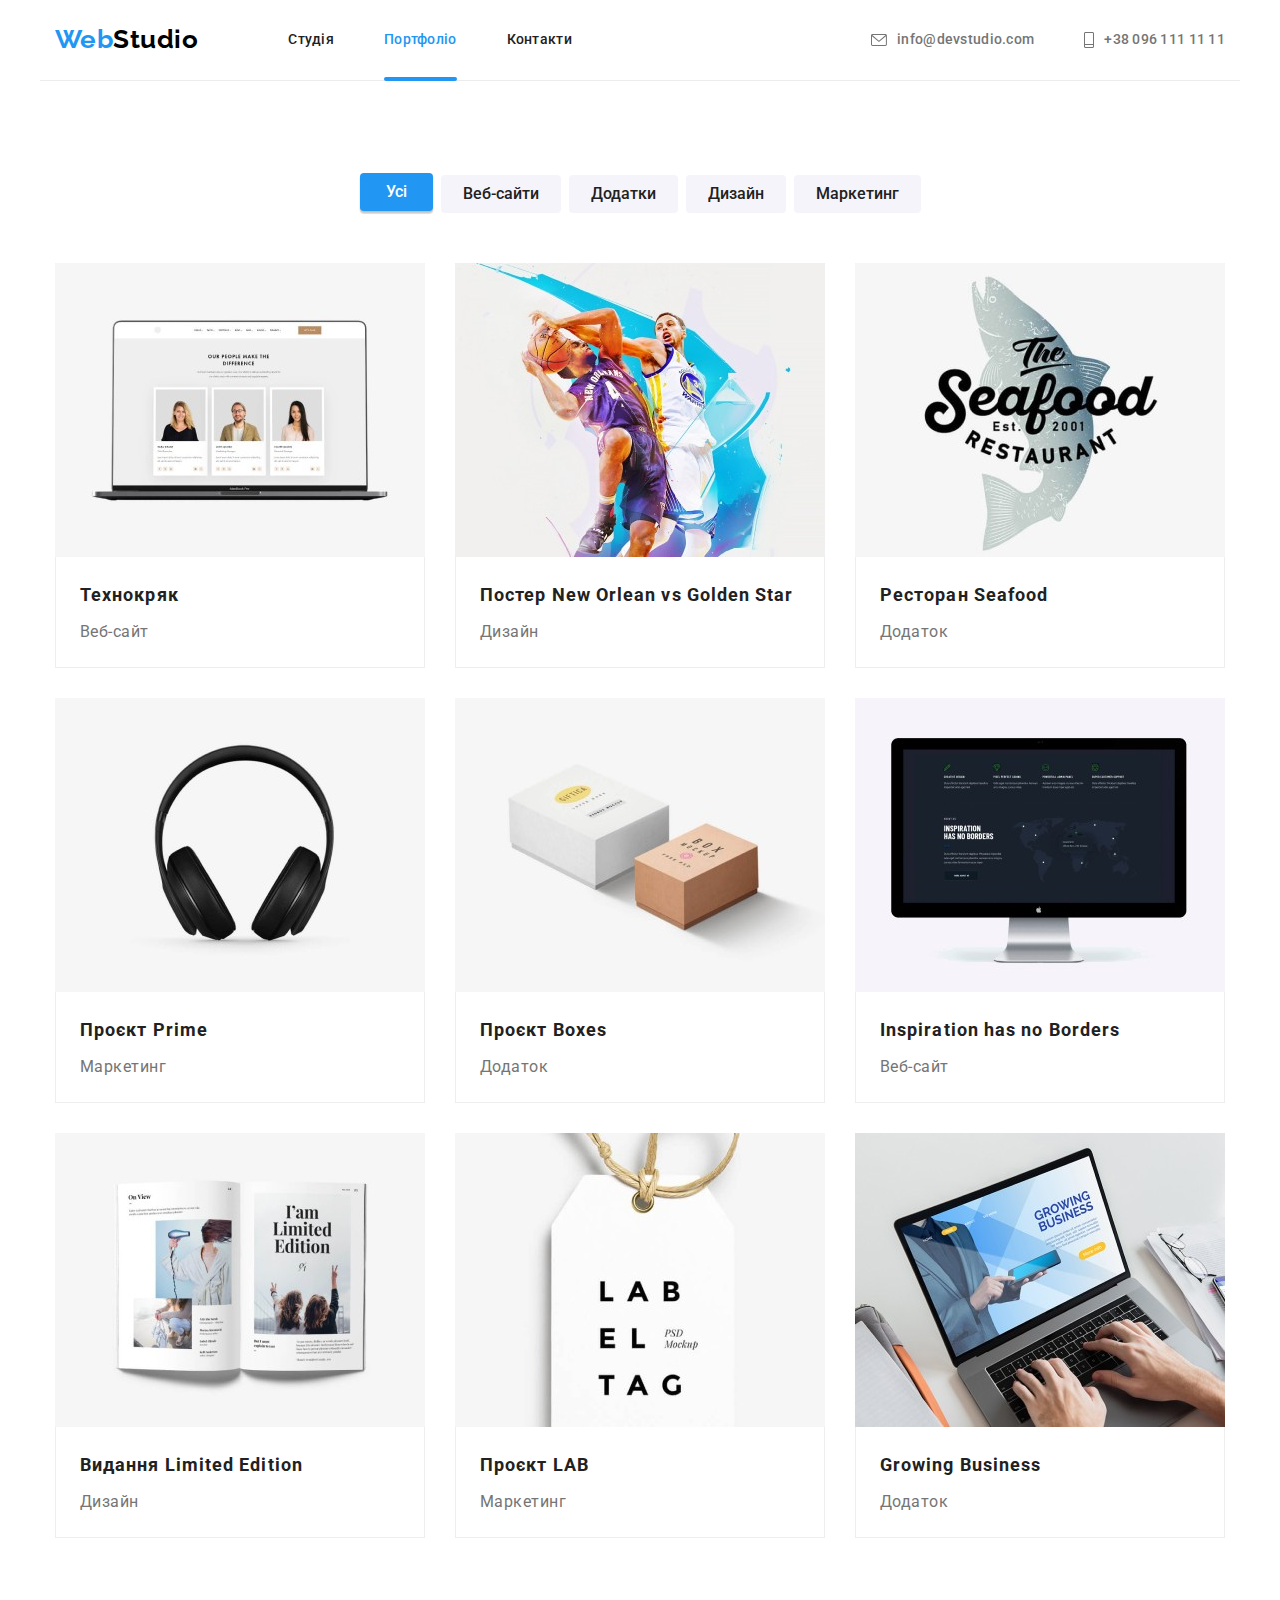
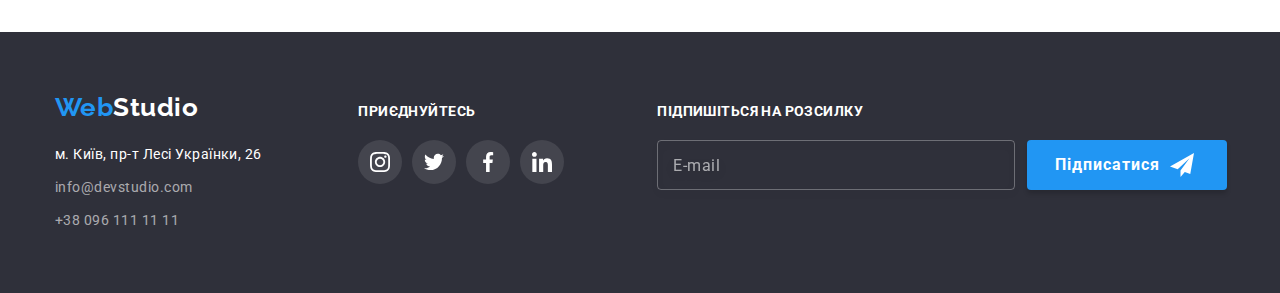
==== portfolio.html @ 63cb6879 "start" ====
<!DOCTYPE html>
<html lang="en">
  <head>
    <meta charset="UTF-8" />
    <meta name="viewport" content="width=device-width, initial-scale=1.0" / >
    <meta http-equiv="X-UA-Compatible" content="IE=edge" />
    <meta name="viewport" content="width=device-width, initial-scale=1.0" />
    <title>Portfolio</title>
    <link
      href="https://fonts.googleapis.com/css2?family=Raleway:wght@700&family=Roboto:wght@400;500;700;900&display=swap"
      rel="stylesheet"
    />
    <link rel="stylesheet" href="./CSS/main.min.css" />
  </head>
  <body>
    <header>
      <div class="container header__container">
        <nav class="site-nav">
          <a href="./index.html" class="logo"> <span class="logo__web">Web</span>Studio</a>
          <ul class="site-nav__navigation">
            <li class="site-nav__item">
              <a href="./index.html" class="site-nav__link">Студія</a>
            </li>
            <li class="site-nav__item">
              <a href="./portfolio.html" class="site-nav__link site-nav__link--active">Портфоліо</a>
            </li>
            <li class="site-nav__item">
              <a href="./index.html" class="site-nav__link">Контакти</a>
            </li>
          </ul>
        </nav>

        <ul class="contact">
          <li class="contact__item">
            <a href="mailto:info@devstudio.com" class="contact__link contact__link--mail">
              <svg class="contact__icon" width="16" height="12">
                <use href="./images/symbols.svg#icon-mail"></use>
              </svg>
              info@devstudio.com</a
            >
          </li>
          <li class="contact__item">
            <a href="tel:+380961111111" class="contact__link contact__link--tel">
              <svg class="contact__icon" width="10" height="16">
                <use href="./images/symbols.svg#icon-tel"></use>
              </svg>
              +38 096 111 11 11</a
            >
          </li>
        </ul>
      </div>
    </header>
    <main>
      <!-- Секція Портфоліо -->
      <section class="section">
        <div class="container">
          <h1 class="section-title section-title--invisible">Портфоліо</h1>
          <ul class="selection-list">
            <li class="selection-list__item">
              <button type="button" class="button active">Усі</button>
            </li>
            <li class="selection-list__item">
              <button type="button" class="button">Веб-сайти</button>
            </li>
            <li class="selection-list__item">
              <button type="button" class="button">Додатки</button>
            </li>
            <li class="selection-list__item">
              <button type="button" class="button">Дизайн</button>
            </li>
            <li class="selection-list__item">
              <button type="button" class="button">Маркетинг</button>
            </li>
          </ul>
          <ul class="portfolio">
            <li class="portfolio__item">
              <a class="portfolio__card" href="./">
                <div class="portfolio__image-text">
                  <img
                    class="portfolio__image"
                    src="./images/img.jpg"
                    width="370"
                    height="294"
                    alt="Технокряк"
                  />
                  <p class="portfolio__card-declar">
                    Ресурс пропонує комплексні пропозиції з різним рівнем функціоналу та сервісів.
                    Все це дозволить відвідувачу отримати вичерпні відомості про компанію чи
                    приватну особу.
                  </p>
                </div>
                <div class="portfolio__caption">
                  <h2 class="portfolio__title">Технокряк</h2>
                  <p class="portfolio__sort">Веб-сайт</p>
                </div>
              </a>
            </li>
            <li class="portfolio__item">
              <a class="portfolio__card" href="./">
                <div class="portfolio__image-text">
                  <img
                    class="portfolio__image"
                    src="./images/img-1.jpg"
                    width="370"
                    height="294"
                    alt="Постер New Orlean vs Golden Star"
                  />
                  <p class="portfolio__card-declar">
                    Ресурс пропонує комплексні пропозиції з різним рівнем функціоналу та сервісів.
                    Все це дозволить відвідувачу отримати вичерпні відомості про компанію чи
                    приватну особу.
                  </p>
                </div>
                <div class="portfolio__caption">
                  <h2 class="portfolio__title">Постер New Orlean vs Golden Star</h2>
                  <p class="portfolio__sort">Дизайн</p>
                </div>
              </a>
            </li>
            <li class="portfolio__item">
              <a class="portfolio__card" href="./">
                <div class="portfolio__image-text">
                  <img
                    class="portfolio__image"
                    src="./images/img-2.jpg"
                    width="370"
                    height="294"
                    alt="Ресторан Seafood"
                  />
                  <p class="portfolio__card-declar">
                    Ресурс пропонує комплексні пропозиції з різним рівнем функціоналу та сервісів.
                    Все це дозволить відвідувачу отримати вичерпні відомості про компанію чи
                    приватну особу.
                  </p>
                </div>
                <div class="portfolio__caption">
                  <h2 class="portfolio__title">Ресторан Seafood</h2>
                  <p class="portfolio__sort">Додаток</p>
                </div>
              </a>
            </li>
            <li class="portfolio__item">
              <a class="portfolio__card" href="./">
                <div class="portfolio__image-text">
                  <img
                    class="portfolio__image"
                    src="./images/img-3.jpg"
                    width="370"
                    height="294"
                    alt="Проєкт Prime"
                  />
                  <p class="portfolio__card-declar">
                    Ресурс пропонує комплексні пропозиції з різним рівнем функціоналу та сервісів.
                    Все це дозволить відвідувачу отримати вичерпні відомості про компанію чи
                    приватну особу.
                  </p>
                </div>
                <div class="portfolio__caption">
                  <h2 class="portfolio__title">Проєкт Prime</h2>
                  <p class="portfolio__sort">Маркетинг</p>
                </div>
              </a>
            </li>
            <li class="portfolio__item">
              <a href="./">
                <div class="portfolio__image-text">
                  <img
                    class="portfolio__image"
                    src="./images/img-4.jpg"
                    width="370"
                    height="294"
                    alt="Проєкт Boxes"
                  />
                  <p class="portfolio__card-declar">
                    Ресурс пропонує комплексні пропозиції з різним рівнем функціоналу та сервісів.
                    Все це дозволить відвідувачу отримати вичерпні відомості про компанію чи
                    приватну особу.
                  </p>
                </div>
                <div class="portfolio__caption">
                  <h2 class="portfolio__title">Проєкт Boxes</h2>
                  <p class="portfolio__sort">Додаток</p>
                </div>
              </a>
            </li>
            <li class="portfolio__item">
              <a class="portfolio__card" href="./">
                <div class="portfolio__image-text">
                  <img
                    class="portfolio__image"
                    src="./images/img-5.jpg"
                    width="370"
                    height="294"
                    alt="Inspiration has no Borders"
                  />
                  <p class="portfolio__card-declar">
                    Ресурс пропонує комплексні пропозиції з різним рівнем функціоналу та сервісів.
                    Все це дозволить відвідувачу отримати вичерпні відомості про компанію чи
                    приватну особу.
                  </p>
                </div>
                <div class="portfolio__caption">
                  <h2 class="portfolio__title">Inspiration has no Borders</h2>
                  <p class="portfolio__sort">Веб-сайт</p>
                </div>
              </a>
            </li>
            <li class="portfolio__item">
              <a class="portfolio__card" href="./">
                <div class="portfolio__image-text">
                  <img
                    class="portfolio__image"
                    src="./images/img-6.jpg"
                    width="370"
                    height="294"
                    alt="Видання Limited Edition"
                  />
                  <p class="portfolio__card-declar">
                    Ресурс пропонує комплексні пропозиції з різним рівнем функціоналу та сервісів.
                    Все це дозволить відвідувачу отримати вичерпні відомості про компанію чи
                    приватну особу.
                  </p>
                </div>
                <div class="portfolio__caption">
                  <h2 class="portfolio__title">Видання Limited Edition</h2>
                  <p class="portfolio__sort">Дизайн</p>
                </div>
              </a>
            </li>
            <li class="portfolio__item">
              <a class="portfolio__card" href="./">
                <div class="portfolio__image-text">
                  <img
                    class="portfolio__image"
                    src="./images/img-7.jpg"
                    width="370"
                    height="294"
                    alt="Проєкт LAB"
                  />
                  <p class="portfolio__card-declar">
                    Ресурс пропонує комплексні пропозиції з різним рівнем функціоналу та сервісів.
                    Все це дозволить відвідувачу отримати вичерпні відомості про компанію чи
                    приватну особу.
                  </p>
                </div>
                <div class="portfolio__caption">
                  <h2 class="portfolio__title">Проєкт LAB</h2>
                  <p class="portfolio__sort">Маркетинг</p>
                </div>
              </a>
            </li>
            <li class="portfolio__item">
              <a class="portfolio__card" href="./">
                <div class="portfolio__image-text">
                  <img
                    class="portfolio__image"
                    src="./images/img-8.jpg"
                    width="370"
                    height="294"
                    alt="Growing Business"
                  />
                  <p class="portfolio__card-declar">
                    Ресурс пропонує комплексні пропозиції з різним рівнем функціоналу та сервісів.
                    Все це дозволить відвідувачу отримати вичерпні відомості про компанію чи
                    приватну особу.
                  </p>
                </div>
                <div class="portfolio__caption">
                  <h2 class="portfolio__title">Growing Business</h2>
                  <p class="portfolio__sort">Додаток</p>
                </div>
              </a>
            </li>
          </ul>
        </div>
      </section>
    </main>
    <footer class="page-footer">
      <div class="container page-footer__container">
        <div>
          <a href="./" class="logo page-footer__logo"> <span class="logo__web">Web</span>Studio</a>
          <address class="address-footer">
            <p class="address-footer__location">м. Київ, пр-т Лесі Українки, 26</p>
            <p>
              <a href="mailto:info@devstudio.com" class="address-footer__mail"
                >info@devstudio.com</a
              >
            </p>
            <p><a href="tel:+380961111111" class="address-footer__tel">+38 096 111 11 11</a></p>
          </address>
        </div>
        <div class="page-footer__social">
          <b class="page-footer__title">Приєднуйтесь</b>
          <!-- Контакти в соціальних мережах -->
          <ul class="social-links">
            <li class="social-links__item">
              <a class="social-links__link" href="/">
                <svg class="social-links__icon">
                  <use href="./images/symbols.svg#icon-instagram"></use>
                </svg>
              </a>
            </li>
            <li class="social-links__item">
              <a class="social-links__link" href="/">
                <svg class="social-links__icon">
                  <use href="./images/symbols.svg#icon-twitter"></use>
                </svg>
              </a>
            </li>
            <li class="social-links__item">
              <a class="social-links__link" href="/">
                <svg class="social-links__icon">
                  <use href="./images/symbols.svg#icon-facebook"></use>
                </svg>
              </a>
            </li>
            <li class="social-links__item">
              <a class="social-links__link" href="/">
                <svg class="social-links__icon">
                  <use href="./images/symbols.svg#icon-linkedin"></use>
                </svg>
              </a>
            </li>
          </ul>
        </div>
        <div class="page-footer__subscription">
          <b class="page-footer__title">Підпишіться на розсилку</b>
          <form class="newsletter">
            <input class="newsletter__email" type="email" placeholder="E-mail" />
            <button class="newsletter__btn" type="submit">
              Підписатися
              <svg class="newsletter__icon" width="24" height="24">
                <use href="./images/symbols.svg#icon-send"></use>
              </svg>
            </button>
          </form>
        </div>
      </div>
    </footer>
  </body>
</html>
---- CSS/main.min.css ----
/*! modern-normalize v1.1.0 | MIT License | https://github.com/sindresorhus/modern-normalize */*,::after,::before{-webkit-box-sizing:border-box;box-sizing:border-box}html{-moz-tab-size:4;-o-tab-size:4;tab-size:4}html{line-height:1.15;-webkit-text-size-adjust:100%}body{margin:0}body{font-family:system-ui,-apple-system,"Segoe UI",Roboto,Helvetica,Arial,sans-serif,"Apple Color Emoji","Segoe UI Emoji"}hr{height:0;color:inherit}abbr[title]{-webkit-text-decoration:underline dotted;text-decoration:underline dotted}b,strong{font-weight:bolder}code,kbd,pre,samp{font-family:ui-monospace,SFMono-Regular,Consolas,"Liberation Mono",Menlo,monospace;font-size:1em}small{font-size:80%}sub,sup{font-size:75%;line-height:0;position:relative;vertical-align:baseline}sub{bottom:-0.25em}sup{top:-0.5em}table{text-indent:0;border-color:inherit}button,input,optgroup,select,textarea{font-family:inherit;font-size:100%;line-height:1.15;margin:0}button,select{text-transform:none}[type=button],[type=reset],[type=submit],button{-webkit-appearance:button}::-moz-focus-inner{border-style:none;padding:0}:-moz-focusring{outline:1px dotted ButtonText}:-moz-ui-invalid{box-shadow:none}legend{padding:0}progress{vertical-align:baseline}::-webkit-inner-spin-button,::-webkit-outer-spin-button{height:auto}[type=search]{-webkit-appearance:textfield;outline-offset:-2px}::-webkit-search-decoration{-webkit-appearance:none}::-webkit-file-upload-button{-webkit-appearance:button;font:inherit}summary{display:list-item}body{background:#fff;color:#757575;font-family:"Roboto",sans-serif;letter-spacing:.03em}ul{list-style:none;margin:0;padding:0}a{text-decoration:none}button{font-family:inherit}h1,h2,h3,h4,p{margin:0}.section{padding:94px 0px}.section--team{background-color:#f5f4fa}.container{margin:0px auto;width:1200px;padding:0 15px}.section-title{margin-bottom:50px;color:#212121;font-weight:700;font-size:36px;line-height:1.17;text-align:center}.section-title--invisible{position:absolute;width:1px;height:1px;margin:-1px;border:0;padding:0;white-space:nowrap;-webkit-clip-path:inset(100%);clip-path:inset(100%);clip:rect(0 0 0 0);overflow:hidden}.header__container{display:-webkit-box;display:-ms-flexbox;display:flex;-webkit-box-align:center;-ms-flex-align:center;align-items:center;border-bottom:1px solid #ececec}.site-nav{display:-webkit-box;display:-ms-flexbox;display:flex;margin-right:auto;-webkit-box-align:center;-ms-flex-align:center;align-items:center}.site-nav__navigation{display:-webkit-box;display:-ms-flexbox;display:flex}.site-nav__item+.site-nav__item{margin-left:50px}.site-nav__link{position:relative;display:block;padding:32px 0px;color:#212121;font-weight:500;font-size:14px;line-height:1.14;letter-spacing:.02em;-webkit-transition:color 250ms cubic-bezier(0.4, 0, 0.2, 1);transition:color 250ms cubic-bezier(0.4, 0, 0.2, 1)}.site-nav__link:hover,.site-nav__link:focus{color:#2196f3}.site-nav__link--active{color:#2196f3}.site-nav__link--active::after{position:absolute;bottom:-1px;display:block;content:"";width:100%;height:4px;background:#2196f3;border-radius:2px}.contact{display:-webkit-box;display:-ms-flexbox;display:flex}.contact__item+.contact__item{margin-left:50px}.contact__icon{margin-right:10px;fill:currentcolor}.contact__link{font-weight:500;font-size:14px;line-height:1.14;letter-spacing:.02em;color:#757575;-webkit-transition:color 250ms cubic-bezier(0.4, 0, 0.2, 1);transition:color 250ms cubic-bezier(0.4, 0, 0.2, 1)}.contact__link:hover,.contact__link:focus{color:#2196f3}.contact__link--mail{display:-webkit-box;display:-ms-flexbox;display:flex;-webkit-box-align:center;-ms-flex-align:center;align-items:center}.contact__link--tel{display:-webkit-box;display:-ms-flexbox;display:flex;-webkit-box-align:center;-ms-flex-align:center;align-items:center}.logo{margin-right:90px;display:inline-block;color:#000;cursor:default;font-family:"Raleway",sans-serif;font-weight:700;font-size:26px;line-height:1.2}.logo__web{color:#2196f3}.page-footer__logo{color:#fff;margin-bottom:20px}.hero{text-align:center}.hero__overlay{height:600px;max-width:1600px;margin-left:auto;margin-right:auto;padding-top:200px;background-image:-webkit-gradient(linear, left top, left bottom, from(rgba(47, 48, 58, 0.4)), to(rgba(47, 48, 58, 0.4))),url(../images/hero.jpg);background-image:linear-gradient(rgba(47, 48, 58, 0.4), rgba(47, 48, 58, 0.4)),url(../images/hero.jpg);background-size:cover;background-position:center;background-color:#2f303a}.hero__title{margin-bottom:30px;color:#fff;font-weight:900;font-size:44px;line-height:1.36;letter-spacing:.06em;text-transform:uppercase}.hero__button{color:#fff;background-color:#2196f3;font-weight:700;font-size:16px;line-height:1.9;letter-spacing:.06em;text-align:center;padding:10px 32px;-webkit-box-shadow:0px 4px 4px rgba(0,0,0,.15);box-shadow:0px 4px 4px rgba(0,0,0,.15);border-radius:4px;border:0px;cursor:pointer}.section--advances{padding-bottom:0px}.advances-list{display:-webkit-box;display:-ms-flexbox;display:flex}.advances-list__title{color:#212121;font-weight:700;font-size:14px;line-height:1.14;text-transform:uppercase;margin-bottom:10px}.advances-list__text{margin:0px;font-size:14px;line-height:1.71}.advances-list__item{width:270px}.advances-list__item+.advances-list__item{margin-left:30px}.advances-list__item::before{content:"";display:inline-block;width:270px;height:120px;margin-bottom:30px;background-color:#f5f4fa;background-position:center;background-repeat:no-repeat}.advances-list__item.attention::before{background-image:url(../images/antenna1.svg)}.advances-list__item.punctuality::before{background-image:url(../images/clock1.svg)}.advances-list__item.planning::before{background-image:url(../images/diagram1.svg)}.advances-list__item.modern::before{background-image:url(../images/astronaut1.svg)}.works{position:relative;display:-webkit-box;display:-ms-flexbox;display:flex}.works__item:not(:last-child){margin-right:30px}.works__image{display:block}.works__title{position:absolute;bottom:0;width:370px;height:70px;display:-webkit-box;display:-ms-flexbox;display:flex;-webkit-box-align:center;-ms-flex-align:center;align-items:center;-webkit-box-pack:center;-ms-flex-pack:center;justify-content:center;font-weight:700;font-size:14px;line-height:1.14;letter-spacing:.03em;text-transform:uppercase;color:#fff;background-color:rgba(47,48,58,.8)}.team-list{display:-webkit-box;display:-ms-flexbox;display:flex}.team-list__foto{display:block}.team-list__props{padding:30px 32px}.team-list__title{margin-bottom:10px;color:#212121;font-weight:500;font-size:16px;line-height:1.19;text-align:center}.team-list__vocation{margin-top:0px;margin-bottom:16px;font-size:16px;line-height:1.19;text-align:center}.team-list__item{width:270px;height:428px;background-color:#fff;-webkit-box-shadow:0px 1px 3px rgba(0,0,0,.12),0px 1px 1px rgba(0,0,0,.14),0px 2px 1px rgba(0,0,0,.2);box-shadow:0px 1px 3px rgba(0,0,0,.12),0px 1px 1px rgba(0,0,0,.14),0px 2px 1px rgba(0,0,0,.2);border-radius:0px 0px 4px 4px}.team-list__item:not(:first-child){margin-left:30px}.list-client{display:-webkit-box;display:-ms-flexbox;display:flex}.list-client__item+.list-client__item{margin-left:30px}.list-client__link{display:-webkit-box;display:-ms-flexbox;display:flex;-webkit-box-pack:center;-ms-flex-pack:center;justify-content:center;-webkit-box-align:center;-ms-flex-align:center;align-items:center;width:170px;height:92px;border:1px solid #afb1b8;border-radius:4px;fill:#afb1b8;cursor:pointer;-webkit-transform:scale(1);transform:scale(1);-webkit-transition:fill 250ms cubic-bezier(0.4, 0, 0.2, 1),border 250ms cubic-bezier(0.4, 0, 0.2, 1),-webkit-transform 250ms cubic-bezier(0.4, 0, 0.2, 1);transition:fill 250ms cubic-bezier(0.4, 0, 0.2, 1),border 250ms cubic-bezier(0.4, 0, 0.2, 1),-webkit-transform 250ms cubic-bezier(0.4, 0, 0.2, 1);transition:fill 250ms cubic-bezier(0.4, 0, 0.2, 1),border 250ms cubic-bezier(0.4, 0, 0.2, 1),transform 250ms cubic-bezier(0.4, 0, 0.2, 1);transition:fill 250ms cubic-bezier(0.4, 0, 0.2, 1),border 250ms cubic-bezier(0.4, 0, 0.2, 1),transform 250ms cubic-bezier(0.4, 0, 0.2, 1),-webkit-transform 250ms cubic-bezier(0.4, 0, 0.2, 1)}.list-client__link:hover,.list-client__link:focus{fill:#2196f3;border-color:#2196f3;-webkit-transform:scale(1.1);transform:scale(1.1)}.social-links{display:-webkit-box;display:-ms-flexbox;display:flex}.social-links__item+.social-links__item{margin-left:10px}.social-links__link{display:-webkit-box;display:-ms-flexbox;display:flex;-webkit-box-pack:center;-ms-flex-pack:center;justify-content:center;-webkit-box-align:center;-ms-flex-align:center;align-items:center;width:44px;height:44px;background-color:rgba(255,255,255,.1);border-radius:50%;fill:#fff;-webkit-transition:fill 250ms cubic-bezier(0.4, 0, 0.2, 1),background-color 250ms cubic-bezier(0.4, 0, 0.2, 1),-webkit-transform 250ms linear;transition:fill 250ms cubic-bezier(0.4, 0, 0.2, 1),background-color 250ms cubic-bezier(0.4, 0, 0.2, 1),-webkit-transform 250ms linear;transition:fill 250ms cubic-bezier(0.4, 0, 0.2, 1),background-color 250ms cubic-bezier(0.4, 0, 0.2, 1),transform 250ms linear;transition:fill 250ms cubic-bezier(0.4, 0, 0.2, 1),background-color 250ms cubic-bezier(0.4, 0, 0.2, 1),transform 250ms linear,-webkit-transform 250ms linear}.social-links__link:hover,.social-links__link:focus{background-color:#2196f3}.social-links__icon{width:20px;height:20px}.team-list__link{fill:#afb1b8}.team-list__link:hover,.team-list__link:focus{fill:#fff}.page-footer{padding:60px 0;background-color:#2f303a}.page-footer__container{display:-webkit-box;display:-ms-flexbox;display:flex;-webkit-box-align:baseline;-ms-flex-align:baseline;align-items:baseline}.page-footer__social{margin-left:70px}.page-footer__title{display:block;margin-bottom:20px;font-weight:700;font-size:14px;line-height:1.14;letter-spacing:.03em;text-transform:uppercase;color:#fff}.page-footer__subscription{margin-left:93px}.address-footer__location{color:#fff;font-style:normal;font-size:14px;line-height:1.71}.address-footer p:not(:last-child){margin-bottom:9px}.address-footer__mail,.address-footer__tel{color:rgba(255,255,255,.6);font-style:normal;font-size:14px;line-height:1.71}.newsletter{display:-webkit-box;display:-ms-flexbox;display:flex}.newsletter__email{padding:16px 15px;width:358px;height:50px;font-size:16px;line-height:1.25;letter-spacing:.03em;color:rgba(255,255,255,.6);background-color:rgba(0,0,0,0);border:1px solid rgba(255,255,255,.3);-webkit-filter:drop-shadow(0px 4px 4px rgba(0, 0, 0, 0.15));filter:drop-shadow(0px 4px 4px rgba(0, 0, 0, 0.15));border-radius:4px;cursor:pointer}.newsletter__email::-webkit-input-placeholder{font-size:16px;line-height:1.25;letter-spacing:.03em;color:rgba(255,255,255,.6)}.newsletter__email::-moz-placeholder{font-size:16px;line-height:1.25;letter-spacing:.03em;color:rgba(255,255,255,.6)}.newsletter__email:-ms-input-placeholder{font-size:16px;line-height:1.25;letter-spacing:.03em;color:rgba(255,255,255,.6)}.newsletter__email::-ms-input-placeholder{font-size:16px;line-height:1.25;letter-spacing:.03em;color:rgba(255,255,255,.6)}.newsletter__email::placeholder{font-size:16px;line-height:1.25;letter-spacing:.03em;color:rgba(255,255,255,.6)}.newsletter__btn{display:-webkit-box;display:-ms-flexbox;display:flex;width:200px;height:50px;padding:10px 28px;margin-left:12px;font-weight:700;font-size:16px;line-height:1.88;-webkit-box-align:center;-ms-flex-align:center;align-items:center;letter-spacing:.06em;color:#fff;background:#2196f3;-webkit-box-shadow:0px 4px 4px rgba(0,0,0,.15);box-shadow:0px 4px 4px rgba(0,0,0,.15);border:none;border-radius:4px;cursor:pointer}.newsletter__icon{margin-left:10px;fill:#fff}.button{min-width:73px;padding:6px 22px;color:#212121;background-color:#f5f4fa;font-weight:500;font-size:16px;line-height:1.62;text-align:center;border-radius:4px;border:none;cursor:pointer;-webkit-transform:translateY(0);transform:translateY(0);-webkit-transition:color 250ms cubic-bezier(0.4, 0, 0.2, 1),background-color 250ms cubic-bezier(0.4, 0, 0.2, 1),-webkit-box-shadow 250ms cubic-bezier(0.4, 0, 0.2, 1),-webkit-transform 250ms cubic-bezier(0.4, 0, 0.2, 1);transition:color 250ms cubic-bezier(0.4, 0, 0.2, 1),background-color 250ms cubic-bezier(0.4, 0, 0.2, 1),-webkit-box-shadow 250ms cubic-bezier(0.4, 0, 0.2, 1),-webkit-transform 250ms cubic-bezier(0.4, 0, 0.2, 1);transition:color 250ms cubic-bezier(0.4, 0, 0.2, 1),background-color 250ms cubic-bezier(0.4, 0, 0.2, 1),box-shadow 250ms cubic-bezier(0.4, 0, 0.2, 1),transform 250ms cubic-bezier(0.4, 0, 0.2, 1);transition:color 250ms cubic-bezier(0.4, 0, 0.2, 1),background-color 250ms cubic-bezier(0.4, 0, 0.2, 1),box-shadow 250ms cubic-bezier(0.4, 0, 0.2, 1),transform 250ms cubic-bezier(0.4, 0, 0.2, 1),-webkit-box-shadow 250ms cubic-bezier(0.4, 0, 0.2, 1),-webkit-transform 250ms cubic-bezier(0.4, 0, 0.2, 1)}.button.active,.button:focus,.button:hover{color:#fff;background-color:#2196f3;-webkit-box-shadow:0px 3px 1px rgba(0,0,0,.1),0px 1px 2px rgba(0,0,0,.08),0px 2px 2px rgba(0,0,0,.12);box-shadow:0px 3px 1px rgba(0,0,0,.1),0px 1px 2px rgba(0,0,0,.08),0px 2px 2px rgba(0,0,0,.12);-webkit-transform:translateY(-2px);transform:translateY(-2px)}.selection-list{display:-webkit-box;display:-ms-flexbox;display:flex;-webkit-box-pack:center;-ms-flex-pack:center;justify-content:center;margin-bottom:50px}.selection-list__item+.selection-list__item{margin-left:8px}.portfolio{display:-webkit-box;display:-ms-flexbox;display:flex;-ms-flex-wrap:wrap;flex-wrap:wrap}.portfolio__item{-webkit-transition:-webkit-box-shadow 250ms cubic-bezier(0.4, 0, 0.2, 1);transition:-webkit-box-shadow 250ms cubic-bezier(0.4, 0, 0.2, 1);transition:box-shadow 250ms cubic-bezier(0.4, 0, 0.2, 1);transition:box-shadow 250ms cubic-bezier(0.4, 0, 0.2, 1), -webkit-box-shadow 250ms cubic-bezier(0.4, 0, 0.2, 1)}.portfolio__item:hover{-webkit-box-shadow:0px 1px 1px rgba(0,0,0,.12),0px 4px 4px rgba(0,0,0,.06),1px 4px 6px rgba(0,0,0,.16);box-shadow:0px 1px 1px rgba(0,0,0,.12),0px 4px 4px rgba(0,0,0,.06),1px 4px 6px rgba(0,0,0,.16)}.portfolio__item:not(:nth-child(3n)){margin-right:30px}.portfolio__item:not(:nth-last-child(-n+3)){margin-bottom:30px}.portfolio__image-text{position:relative;overflow:hidden}.portfolio__card-declar{position:absolute;top:0;left:0;-webkit-transform:translateY(100%);transform:translateY(100%);padding:63px 24px;font-weight:400;font-size:18px;line-height:1.56;letter-spacing:.03em;color:#fff;background-color:rgba(33,150,243,.9);-webkit-transition:-webkit-transform 250ms cubic-bezier(0.4, 0, 0.2, 1);transition:-webkit-transform 250ms cubic-bezier(0.4, 0, 0.2, 1);transition:transform 250ms cubic-bezier(0.4, 0, 0.2, 1);transition:transform 250ms cubic-bezier(0.4, 0, 0.2, 1), -webkit-transform 250ms cubic-bezier(0.4, 0, 0.2, 1)}.portfolio__item:hover .portfolio__card-declar{-webkit-transform:translateY(0);transform:translateY(0)}.portfolio__image{display:block}.portfolio__caption{padding:20px 24px;border-bottom:1px solid #eee;border-left:1px solid #eee;border-right:1px solid #eee}.portfolio__title{margin-bottom:4px;color:#212121;font-weight:700;font-size:18px;line-height:2;letter-spacing:.06em}.portfolio__sort{margin:0px;color:#757575;font-size:16px;line-height:1.88}.backdrop{position:fixed;top:0;left:0;width:100%;height:100%;background-color:rgba(0,0,0,.5);opacity:1;-webkit-transition:opacity 250ms cubic-bezier(0.4, 0, 0.2, 1);transition:opacity 250ms cubic-bezier(0.4, 0, 0.2, 1)}.backdrop--is-hidden{opacity:0;pointer-events:none}.modal{position:absolute;top:50%;left:50%;width:528px;height:581px;padding:40px;background-color:#fff;-webkit-box-shadow:0px 1px 3px rgba(0,0,0,.12),0px 1px 1px rgba(0,0,0,.14),0px 2px 1px rgba(0,0,0,.2);box-shadow:0px 1px 3px rgba(0,0,0,.12),0px 1px 1px rgba(0,0,0,.14),0px 2px 1px rgba(0,0,0,.2);border-radius:4px;-webkit-transform:translate(-50%, -50%) scale(1);transform:translate(-50%, -50%) scale(1);-webkit-transition:-webkit-transform 250ms cubic-bezier(0.4, 0, 0.2, 1);transition:-webkit-transform 250ms cubic-bezier(0.4, 0, 0.2, 1);transition:transform 250ms cubic-bezier(0.4, 0, 0.2, 1);transition:transform 250ms cubic-bezier(0.4, 0, 0.2, 1), -webkit-transform 250ms cubic-bezier(0.4, 0, 0.2, 1)}.backdrop--is-hidden .modal{-webkit-transform:translate(-50%, -50%) scale(1.2);transform:translate(-50%, -50%) scale(1.2)}.modal__btn-close{position:absolute;top:8px;right:8px;width:30px;height:30px;display:-webkit-box;display:-ms-flexbox;display:flex;-webkit-box-pack:center;-ms-flex-pack:center;justify-content:center;-webkit-box-align:center;-ms-flex-align:center;align-items:center;cursor:pointer;border-radius:50%;border:1px solid rgba(0,0,0,.1);background-color:#fff;fill:#000}.modal__btn-close:hover,.modal__btn-close:focus{fill:#2196f3}.data-form{display:-webkit-box;display:-ms-flexbox;display:flex;-webkit-box-orient:vertical;-webkit-box-direction:normal;-ms-flex-direction:column;flex-direction:column;-webkit-box-align:center;-ms-flex-align:center;align-items:center}.data-form__title{display:block;text-align:center;margin-bottom:30px;font-weight:700;font-size:20px;line-height:1.15;letter-spacing:.03em;color:#212121}.data-form__form-field{position:relative;display:-webkit-box;display:-ms-flexbox;display:flex;-webkit-box-orient:vertical;-webkit-box-direction:normal;-ms-flex-direction:column;flex-direction:column;width:100%;margin-bottom:28px}.data-form__input{padding:10px 42px;font-size:16px;line-height:1.15;letter-spacing:.01em;border:1px solid rgba(33,33,33,.2);border-radius:4px;outline:none;cursor:pointer;-webkit-transition:border-color 250ms cubic-bezier(0.4, 0, 0.2, 1);transition:border-color 250ms cubic-bezier(0.4, 0, 0.2, 1)}.data-form__input:focus{border-color:#2196f3}.data-form__input:focus+svg{fill:#2196f3}.data-form__icon{position:absolute;top:50%;left:12px;-webkit-transform:translateY(-50%);transform:translateY(-50%);fill:#000;-webkit-transition:fill 250ms cubic-bezier(0.4, 0, 0.2, 1);transition:fill 250ms cubic-bezier(0.4, 0, 0.2, 1)}.data-form__label{position:absolute;left:42px;top:50%;-webkit-transform:translateY(-50%);transform:translateY(-50%);font-weight:400;font-size:12px;line-height:1.16;letter-spacing:.01em;-webkit-transition:-webkit-transform 250ms cubic-bezier(0.4, 0, 0.2, 1);transition:-webkit-transform 250ms cubic-bezier(0.4, 0, 0.2, 1);transition:transform 250ms cubic-bezier(0.4, 0, 0.2, 1);transition:transform 250ms cubic-bezier(0.4, 0, 0.2, 1), -webkit-transform 250ms cubic-bezier(0.4, 0, 0.2, 1)}.data-form__input:not(:-moz-placeholder-shown)~.data-form__label{transform:translate(-42px, -35px)}.data-form__input:not(:-ms-input-placeholder)~.data-form__label{transform:translate(-42px, -35px)}.data-form__input:focus~.data-form__label,.data-form__input:not(:placeholder-shown)~.data-form__label{-webkit-transform:translate(-42px, -35px);transform:translate(-42px, -35px)}.data-form__form-field-coment{position:relative;display:-webkit-box;display:-ms-flexbox;display:flex;-webkit-box-orient:vertical;-webkit-box-direction:normal;-ms-flex-direction:column;flex-direction:column;width:100%;margin-bottom:20px}.data-form__coment{width:100%;resize:none;padding:12px 16px;border:1px solid rgba(33,33,33,.2);border-radius:4px;outline:none;cursor:pointer}.data-form__coment:focus{border-color:#2196f3}.data-form__coment:not(:-moz-placeholder-shown)+.data-form__coment-label{transform:translate(-16px, -37px)}.data-form__coment:not(:-ms-input-placeholder)+.data-form__coment-label{transform:translate(-16px, -37px)}.data-form__coment:focus+.data-form__coment-label,.data-form__coment:not(:placeholder-shown)+.data-form__coment-label{-webkit-transform:translate(-16px, -37px);transform:translate(-16px, -37px)}.data-form__coment-label{position:absolute;left:16px;top:22px;-webkit-transform:translateY(-50%);transform:translateY(-50%);font-weight:400;font-size:12px;line-height:1.16;letter-spacing:.01em;-webkit-transition:-webkit-transform 250ms cubic-bezier(0.4, 0, 0.2, 1);transition:-webkit-transform 250ms cubic-bezier(0.4, 0, 0.2, 1);transition:transform 250ms cubic-bezier(0.4, 0, 0.2, 1);transition:transform 250ms cubic-bezier(0.4, 0, 0.2, 1), -webkit-transform 250ms cubic-bezier(0.4, 0, 0.2, 1)}.data-form__checkbox{position:absolute;width:1px;height:1px;margin:-1px;border:0;padding:0;white-space:nowrap;-webkit-clip-path:inset(100%);clip-path:inset(100%);clip:rect(0 0 0 0);overflow:hidden}.data-form__checkbox:checked+.data-form__icon-check{fill:#2196f3}.data-form__checkbox:not(:checked)+.data-form__icon-check{border:2px solid #000;border-radius:2px;fill:rgba(0,0,0,0);--color2: transparent}.data-form__icon-check{margin-right:7px}.data-form__resolution-label{display:-webkit-box;display:-ms-flexbox;display:flex;-webkit-box-align:center;-ms-flex-align:center;align-items:center;margin-bottom:30px;font-weight:400;font-size:14px;line-height:1.71;letter-spacing:.03em}.data-form__resolution-link{color:#2196f3;text-decoration:underline}.data-form__submit{min-width:200px;min-height:50px;padding:10px 52px;font-weight:700;font-size:16px;line-height:1.88;letter-spacing:.06em;-webkit-box-shadow:0px 4px 4px rgba(0,0,0,.15);box-shadow:0px 4px 4px rgba(0,0,0,.15);border-radius:4px;border:0px;background-color:#2196f3;color:#fff}/*# sourceMappingURL=main.min.css.map */
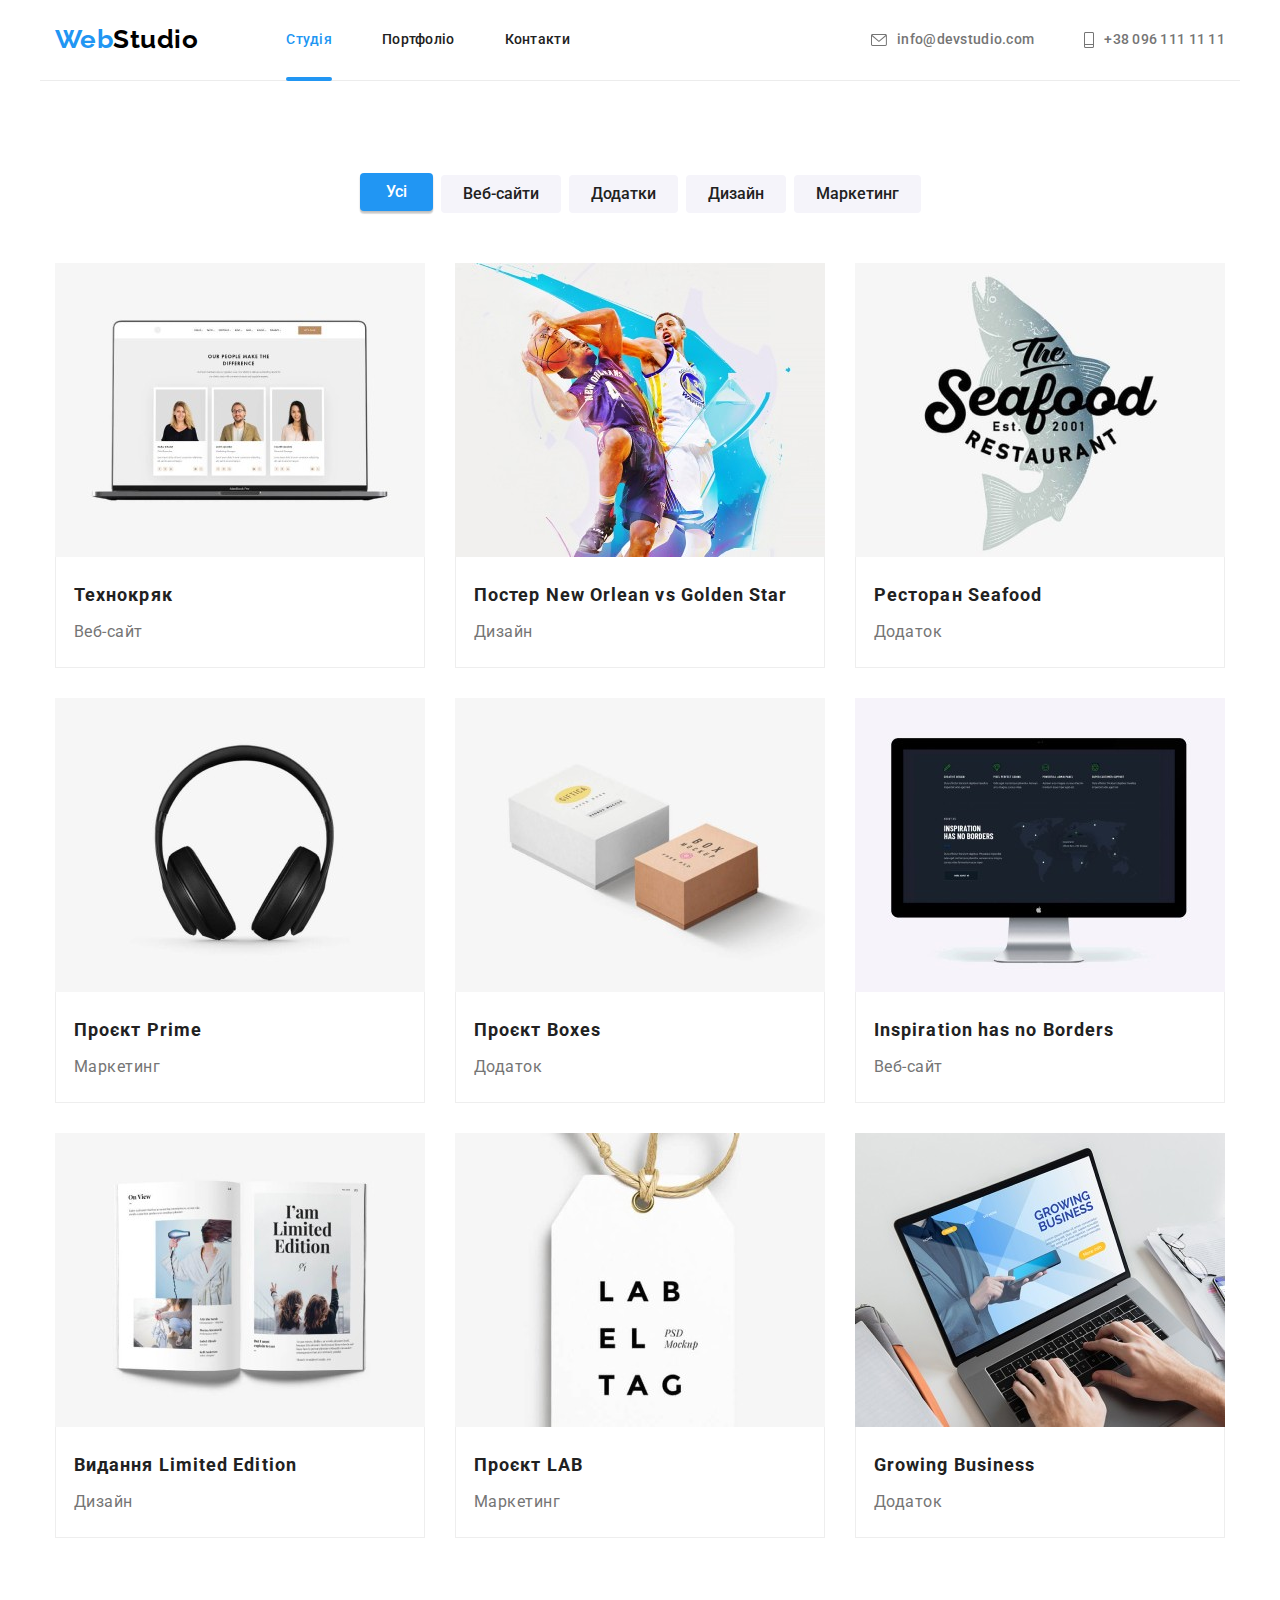
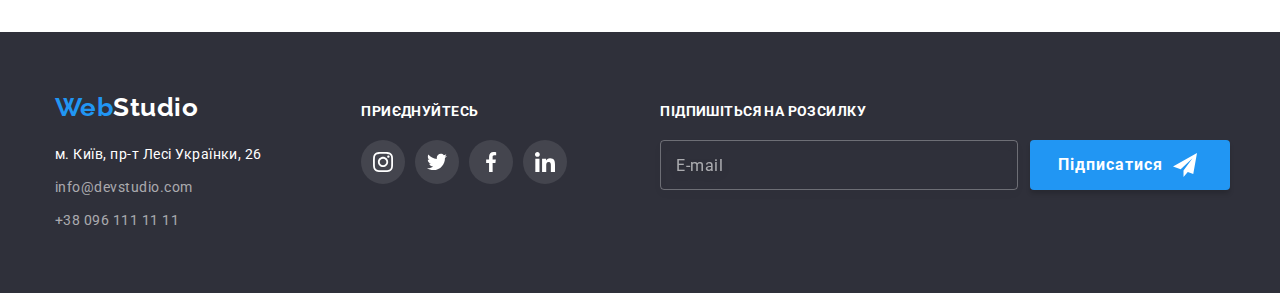
==== commit 9adc98a9: "work 26.01" ====
--- a/portfolio.html
+++ b/portfolio.html
@@ -15,39 +15,71 @@
   <body>
     <header>
       <div class="container header__container">
-        <nav class="site-nav">
-          <a href="./index.html" class="logo"> <span class="logo__web">Web</span>Studio</a>
-          <ul class="site-nav__navigation">
-            <li class="site-nav__item">
-              <a href="./index.html" class="site-nav__link">Студія</a>
-            </li>
-            <li class="site-nav__item">
-              <a href="./portfolio.html" class="site-nav__link site-nav__link--active">Портфоліо</a>
-            </li>
-            <li class="site-nav__item">
-              <a href="./index.html" class="site-nav__link">Контакти</a>
-            </li>
-          </ul>
-        </nav>
-
-        <ul class="contact">
-          <li class="contact__item">
-            <a href="mailto:info@devstudio.com" class="contact__link contact__link--mail">
-              <svg class="contact__icon" width="16" height="12">
-                <use href="./images/symbols.svg#icon-mail"></use>
-              </svg>
-              info@devstudio.com</a
-            >
-          </li>
-          <li class="contact__item">
-            <a href="tel:+380961111111" class="contact__link contact__link--tel">
-              <svg class="contact__icon" width="10" height="16">
-                <use href="./images/symbols.svg#icon-tel"></use>
-              </svg>
-              +38 096 111 11 11</a
-            >
-          </li>
-        </ul>
+        <a href="./index.html" class="logo logo--margin">
+          <span class="logo__web">Web</span>Studio</a
+        >
+        <div class="menu-container js-menu-container">
+          <nav class="site-nav">
+            <ul class="site-nav__navigation">
+              <li class="site-nav__item">
+                <a href="./index.html" class="site-nav__link site-nav__link--active">Студія</a>
+              </li>
+              <li class="site-nav__item">
+                <a href="./portfolio.html" class="site-nav__link">Портфоліо</a>
+              </li>
+              <li class="site-nav__item">
+                <a href="./index.html" class="site-nav__link">Контакти</a>
+              </li>
+            </ul>
+          </nav>
+          <ul class="contact">
+            <li class="contact__item">
+              <a href="mailto:info@devstudio.com" class="contact__link contact__link--mail">
+                <svg class="contact__icon" width="16" height="12">
+                  <use href="./images/symbols.svg#icon-mail"></use>
+                </svg>
+                info@devstudio.com</a
+              >
+            </li>
+            <li class="contact__item">
+              <a href="tel:+380961111111" class="contact__link contact__link--tel">
+                <svg class="contact__icon" width="10" height="16">
+                  <use href="./images/symbols.svg#icon-tel"></use>
+                </svg>
+                +38 096 111 11 11</a
+              >
+            </li>
+          </ul>
+          <ul class="social-block">
+            <li class="social-block__item">
+              <a class="social-block__link" href="/">Instagram</a>
+            </li>
+            <li class="social-block__item">
+              <a class="social-block__link" href="/">Twitter</a>
+            </li>
+            <li class="social-block__item">
+              <a class="social-block__link" href="/">Facebook</a>
+            </li>
+            <li class="social-block__item">
+              <a class="social-block__link" href="/">LinkedIn</a>
+            </li>
+          </ul>
+          <button class="menu-toggle menu-toggle--close js-close-menu" type="button">
+            <svg class="menu-toggle__icon" width="40" height="40">
+              <use href="./images/symbols.svg#icon-close"></use>
+            </svg>
+          </button>
+        </div>
+        <button
+          class="menu-toggle js-open-menu"
+          aria-expanded="false"
+          aria-controls="mobile-menu"
+          type="button"
+        >
+          <svg class="menu-toggle__icon" width="40" height="40">
+            <use href="./images/symbols.svg#icon-menu"></use>
+          </svg>
+        </button>
       </div>
     </header>
     <main>
@@ -277,7 +309,7 @@
     </main>
     <footer class="page-footer">
       <div class="container page-footer__container">
-        <div>
+        <div class="page-footer__logobox">
           <a href="./" class="logo page-footer__logo"> <span class="logo__web">Web</span>Studio</a>
           <address class="address-footer">
             <p class="address-footer__location">м. Київ, пр-т Лесі Українки, 26</p>
--- a/CSS/main.min.css
+++ b/CSS/main.min.css
@@ -1 +1 @@
-/*! modern-normalize v1.1.0 | MIT License | https://github.com/sindresorhus/modern-normalize */*,::after,::before{-webkit-box-sizing:border-box;box-sizing:border-box}html{-moz-tab-size:4;-o-tab-size:4;tab-size:4}html{line-height:1.15;-webkit-text-size-adjust:100%}body{margin:0}body{font-family:system-ui,-apple-system,"Segoe UI",Roboto,Helvetica,Arial,sans-serif,"Apple Color Emoji","Segoe UI Emoji"}hr{height:0;color:inherit}abbr[title]{-webkit-text-decoration:underline dotted;text-decoration:underline dotted}b,strong{font-weight:bolder}code,kbd,pre,samp{font-family:ui-monospace,SFMono-Regular,Consolas,"Liberation Mono",Menlo,monospace;font-size:1em}small{font-size:80%}sub,sup{font-size:75%;line-height:0;position:relative;vertical-align:baseline}sub{bottom:-0.25em}sup{top:-0.5em}table{text-indent:0;border-color:inherit}button,input,optgroup,select,textarea{font-family:inherit;font-size:100%;line-height:1.15;margin:0}button,select{text-transform:none}[type=button],[type=reset],[type=submit],button{-webkit-appearance:button}::-moz-focus-inner{border-style:none;padding:0}:-moz-focusring{outline:1px dotted ButtonText}:-moz-ui-invalid{box-shadow:none}legend{padding:0}progress{vertical-align:baseline}::-webkit-inner-spin-button,::-webkit-outer-spin-button{height:auto}[type=search]{-webkit-appearance:textfield;outline-offset:-2px}::-webkit-search-decoration{-webkit-appearance:none}::-webkit-file-upload-button{-webkit-appearance:button;font:inherit}summary{display:list-item}body{background:#fff;color:#757575;font-family:"Roboto",sans-serif;letter-spacing:.03em}ul{list-style:none;margin:0;padding:0}a{text-decoration:none}button{font-family:inherit}h1,h2,h3,h4,p{margin:0}.section{padding:94px 0px}.section--team{background-color:#f5f4fa}.container{margin:0px auto;width:1200px;padding:0 15px}.section-title{margin-bottom:50px;color:#212121;font-weight:700;font-size:36px;line-height:1.17;text-align:center}.section-title--invisible{position:absolute;width:1px;height:1px;margin:-1px;border:0;padding:0;white-space:nowrap;-webkit-clip-path:inset(100%);clip-path:inset(100%);clip:rect(0 0 0 0);overflow:hidden}.header__container{display:-webkit-box;display:-ms-flexbox;display:flex;-webkit-box-align:center;-ms-flex-align:center;align-items:center;border-bottom:1px solid #ececec}.site-nav{display:-webkit-box;display:-ms-flexbox;display:flex;margin-right:auto;-webkit-box-align:center;-ms-flex-align:center;align-items:center}.site-nav__navigation{display:-webkit-box;display:-ms-flexbox;display:flex}.site-nav__item+.site-nav__item{margin-left:50px}.site-nav__link{position:relative;display:block;padding:32px 0px;color:#212121;font-weight:500;font-size:14px;line-height:1.14;letter-spacing:.02em;-webkit-transition:color 250ms cubic-bezier(0.4, 0, 0.2, 1);transition:color 250ms cubic-bezier(0.4, 0, 0.2, 1)}.site-nav__link:hover,.site-nav__link:focus{color:#2196f3}.site-nav__link--active{color:#2196f3}.site-nav__link--active::after{position:absolute;bottom:-1px;display:block;content:"";width:100%;height:4px;background:#2196f3;border-radius:2px}.contact{display:-webkit-box;display:-ms-flexbox;display:flex}.contact__item+.contact__item{margin-left:50px}.contact__icon{margin-right:10px;fill:currentcolor}.contact__link{font-weight:500;font-size:14px;line-height:1.14;letter-spacing:.02em;color:#757575;-webkit-transition:color 250ms cubic-bezier(0.4, 0, 0.2, 1);transition:color 250ms cubic-bezier(0.4, 0, 0.2, 1)}.contact__link:hover,.contact__link:focus{color:#2196f3}.contact__link--mail{display:-webkit-box;display:-ms-flexbox;display:flex;-webkit-box-align:center;-ms-flex-align:center;align-items:center}.contact__link--tel{display:-webkit-box;display:-ms-flexbox;display:flex;-webkit-box-align:center;-ms-flex-align:center;align-items:center}.logo{margin-right:90px;display:inline-block;color:#000;cursor:default;font-family:"Raleway",sans-serif;font-weight:700;font-size:26px;line-height:1.2}.logo__web{color:#2196f3}.page-footer__logo{color:#fff;margin-bottom:20px}.hero{text-align:center}.hero__overlay{height:600px;max-width:1600px;margin-left:auto;margin-right:auto;padding-top:200px;background-image:-webkit-gradient(linear, left top, left bottom, from(rgba(47, 48, 58, 0.4)), to(rgba(47, 48, 58, 0.4))),url(../images/hero.jpg);background-image:linear-gradient(rgba(47, 48, 58, 0.4), rgba(47, 48, 58, 0.4)),url(../images/hero.jpg);background-size:cover;background-position:center;background-color:#2f303a}.hero__title{margin-bottom:30px;color:#fff;font-weight:900;font-size:44px;line-height:1.36;letter-spacing:.06em;text-transform:uppercase}.hero__button{color:#fff;background-color:#2196f3;font-weight:700;font-size:16px;line-height:1.9;letter-spacing:.06em;text-align:center;padding:10px 32px;-webkit-box-shadow:0px 4px 4px rgba(0,0,0,.15);box-shadow:0px 4px 4px rgba(0,0,0,.15);border-radius:4px;border:0px;cursor:pointer}.section--advances{padding-bottom:0px}.advances-list{display:-webkit-box;display:-ms-flexbox;display:flex}.advances-list__title{color:#212121;font-weight:700;font-size:14px;line-height:1.14;text-transform:uppercase;margin-bottom:10px}.advances-list__text{margin:0px;font-size:14px;line-height:1.71}.advances-list__item{width:270px}.advances-list__item+.advances-list__item{margin-left:30px}.advances-list__item::before{content:"";display:inline-block;width:270px;height:120px;margin-bottom:30px;background-color:#f5f4fa;background-position:center;background-repeat:no-repeat}.advances-list__item.attention::before{background-image:url(../images/antenna1.svg)}.advances-list__item.punctuality::before{background-image:url(../images/clock1.svg)}.advances-list__item.planning::before{background-image:url(../images/diagram1.svg)}.advances-list__item.modern::before{background-image:url(../images/astronaut1.svg)}.works{position:relative;display:-webkit-box;display:-ms-flexbox;display:flex}.works__item:not(:last-child){margin-right:30px}.works__image{display:block}.works__title{position:absolute;bottom:0;width:370px;height:70px;display:-webkit-box;display:-ms-flexbox;display:flex;-webkit-box-align:center;-ms-flex-align:center;align-items:center;-webkit-box-pack:center;-ms-flex-pack:center;justify-content:center;font-weight:700;font-size:14px;line-height:1.14;letter-spacing:.03em;text-transform:uppercase;color:#fff;background-color:rgba(47,48,58,.8)}.team-list{display:-webkit-box;display:-ms-flexbox;display:flex}.team-list__foto{display:block}.team-list__props{padding:30px 32px}.team-list__title{margin-bottom:10px;color:#212121;font-weight:500;font-size:16px;line-height:1.19;text-align:center}.team-list__vocation{margin-top:0px;margin-bottom:16px;font-size:16px;line-height:1.19;text-align:center}.team-list__item{width:270px;height:428px;background-color:#fff;-webkit-box-shadow:0px 1px 3px rgba(0,0,0,.12),0px 1px 1px rgba(0,0,0,.14),0px 2px 1px rgba(0,0,0,.2);box-shadow:0px 1px 3px rgba(0,0,0,.12),0px 1px 1px rgba(0,0,0,.14),0px 2px 1px rgba(0,0,0,.2);border-radius:0px 0px 4px 4px}.team-list__item:not(:first-child){margin-left:30px}.list-client{display:-webkit-box;display:-ms-flexbox;display:flex}.list-client__item+.list-client__item{margin-left:30px}.list-client__link{display:-webkit-box;display:-ms-flexbox;display:flex;-webkit-box-pack:center;-ms-flex-pack:center;justify-content:center;-webkit-box-align:center;-ms-flex-align:center;align-items:center;width:170px;height:92px;border:1px solid #afb1b8;border-radius:4px;fill:#afb1b8;cursor:pointer;-webkit-transform:scale(1);transform:scale(1);-webkit-transition:fill 250ms cubic-bezier(0.4, 0, 0.2, 1),border 250ms cubic-bezier(0.4, 0, 0.2, 1),-webkit-transform 250ms cubic-bezier(0.4, 0, 0.2, 1);transition:fill 250ms cubic-bezier(0.4, 0, 0.2, 1),border 250ms cubic-bezier(0.4, 0, 0.2, 1),-webkit-transform 250ms cubic-bezier(0.4, 0, 0.2, 1);transition:fill 250ms cubic-bezier(0.4, 0, 0.2, 1),border 250ms cubic-bezier(0.4, 0, 0.2, 1),transform 250ms cubic-bezier(0.4, 0, 0.2, 1);transition:fill 250ms cubic-bezier(0.4, 0, 0.2, 1),border 250ms cubic-bezier(0.4, 0, 0.2, 1),transform 250ms cubic-bezier(0.4, 0, 0.2, 1),-webkit-transform 250ms cubic-bezier(0.4, 0, 0.2, 1)}.list-client__link:hover,.list-client__link:focus{fill:#2196f3;border-color:#2196f3;-webkit-transform:scale(1.1);transform:scale(1.1)}.social-links{display:-webkit-box;display:-ms-flexbox;display:flex}.social-links__item+.social-links__item{margin-left:10px}.social-links__link{display:-webkit-box;display:-ms-flexbox;display:flex;-webkit-box-pack:center;-ms-flex-pack:center;justify-content:center;-webkit-box-align:center;-ms-flex-align:center;align-items:center;width:44px;height:44px;background-color:rgba(255,255,255,.1);border-radius:50%;fill:#fff;-webkit-transition:fill 250ms cubic-bezier(0.4, 0, 0.2, 1),background-color 250ms cubic-bezier(0.4, 0, 0.2, 1),-webkit-transform 250ms linear;transition:fill 250ms cubic-bezier(0.4, 0, 0.2, 1),background-color 250ms cubic-bezier(0.4, 0, 0.2, 1),-webkit-transform 250ms linear;transition:fill 250ms cubic-bezier(0.4, 0, 0.2, 1),background-color 250ms cubic-bezier(0.4, 0, 0.2, 1),transform 250ms linear;transition:fill 250ms cubic-bezier(0.4, 0, 0.2, 1),background-color 250ms cubic-bezier(0.4, 0, 0.2, 1),transform 250ms linear,-webkit-transform 250ms linear}.social-links__link:hover,.social-links__link:focus{background-color:#2196f3}.social-links__icon{width:20px;height:20px}.team-list__link{fill:#afb1b8}.team-list__link:hover,.team-list__link:focus{fill:#fff}.page-footer{padding:60px 0;background-color:#2f303a}.page-footer__container{display:-webkit-box;display:-ms-flexbox;display:flex;-webkit-box-align:baseline;-ms-flex-align:baseline;align-items:baseline}.page-footer__social{margin-left:70px}.page-footer__title{display:block;margin-bottom:20px;font-weight:700;font-size:14px;line-height:1.14;letter-spacing:.03em;text-transform:uppercase;color:#fff}.page-footer__subscription{margin-left:93px}.address-footer__location{color:#fff;font-style:normal;font-size:14px;line-height:1.71}.address-footer p:not(:last-child){margin-bottom:9px}.address-footer__mail,.address-footer__tel{color:rgba(255,255,255,.6);font-style:normal;font-size:14px;line-height:1.71}.newsletter{display:-webkit-box;display:-ms-flexbox;display:flex}.newsletter__email{padding:16px 15px;width:358px;height:50px;font-size:16px;line-height:1.25;letter-spacing:.03em;color:rgba(255,255,255,.6);background-color:rgba(0,0,0,0);border:1px solid rgba(255,255,255,.3);-webkit-filter:drop-shadow(0px 4px 4px rgba(0, 0, 0, 0.15));filter:drop-shadow(0px 4px 4px rgba(0, 0, 0, 0.15));border-radius:4px;cursor:pointer}.newsletter__email::-webkit-input-placeholder{font-size:16px;line-height:1.25;letter-spacing:.03em;color:rgba(255,255,255,.6)}.newsletter__email::-moz-placeholder{font-size:16px;line-height:1.25;letter-spacing:.03em;color:rgba(255,255,255,.6)}.newsletter__email:-ms-input-placeholder{font-size:16px;line-height:1.25;letter-spacing:.03em;color:rgba(255,255,255,.6)}.newsletter__email::-ms-input-placeholder{font-size:16px;line-height:1.25;letter-spacing:.03em;color:rgba(255,255,255,.6)}.newsletter__email::placeholder{font-size:16px;line-height:1.25;letter-spacing:.03em;color:rgba(255,255,255,.6)}.newsletter__btn{display:-webkit-box;display:-ms-flexbox;display:flex;width:200px;height:50px;padding:10px 28px;margin-left:12px;font-weight:700;font-size:16px;line-height:1.88;-webkit-box-align:center;-ms-flex-align:center;align-items:center;letter-spacing:.06em;color:#fff;background:#2196f3;-webkit-box-shadow:0px 4px 4px rgba(0,0,0,.15);box-shadow:0px 4px 4px rgba(0,0,0,.15);border:none;border-radius:4px;cursor:pointer}.newsletter__icon{margin-left:10px;fill:#fff}.button{min-width:73px;padding:6px 22px;color:#212121;background-color:#f5f4fa;font-weight:500;font-size:16px;line-height:1.62;text-align:center;border-radius:4px;border:none;cursor:pointer;-webkit-transform:translateY(0);transform:translateY(0);-webkit-transition:color 250ms cubic-bezier(0.4, 0, 0.2, 1),background-color 250ms cubic-bezier(0.4, 0, 0.2, 1),-webkit-box-shadow 250ms cubic-bezier(0.4, 0, 0.2, 1),-webkit-transform 250ms cubic-bezier(0.4, 0, 0.2, 1);transition:color 250ms cubic-bezier(0.4, 0, 0.2, 1),background-color 250ms cubic-bezier(0.4, 0, 0.2, 1),-webkit-box-shadow 250ms cubic-bezier(0.4, 0, 0.2, 1),-webkit-transform 250ms cubic-bezier(0.4, 0, 0.2, 1);transition:color 250ms cubic-bezier(0.4, 0, 0.2, 1),background-color 250ms cubic-bezier(0.4, 0, 0.2, 1),box-shadow 250ms cubic-bezier(0.4, 0, 0.2, 1),transform 250ms cubic-bezier(0.4, 0, 0.2, 1);transition:color 250ms cubic-bezier(0.4, 0, 0.2, 1),background-color 250ms cubic-bezier(0.4, 0, 0.2, 1),box-shadow 250ms cubic-bezier(0.4, 0, 0.2, 1),transform 250ms cubic-bezier(0.4, 0, 0.2, 1),-webkit-box-shadow 250ms cubic-bezier(0.4, 0, 0.2, 1),-webkit-transform 250ms cubic-bezier(0.4, 0, 0.2, 1)}.button.active,.button:focus,.button:hover{color:#fff;background-color:#2196f3;-webkit-box-shadow:0px 3px 1px rgba(0,0,0,.1),0px 1px 2px rgba(0,0,0,.08),0px 2px 2px rgba(0,0,0,.12);box-shadow:0px 3px 1px rgba(0,0,0,.1),0px 1px 2px rgba(0,0,0,.08),0px 2px 2px rgba(0,0,0,.12);-webkit-transform:translateY(-2px);transform:translateY(-2px)}.selection-list{display:-webkit-box;display:-ms-flexbox;display:flex;-webkit-box-pack:center;-ms-flex-pack:center;justify-content:center;margin-bottom:50px}.selection-list__item+.selection-list__item{margin-left:8px}.portfolio{display:-webkit-box;display:-ms-flexbox;display:flex;-ms-flex-wrap:wrap;flex-wrap:wrap}.portfolio__item{-webkit-transition:-webkit-box-shadow 250ms cubic-bezier(0.4, 0, 0.2, 1);transition:-webkit-box-shadow 250ms cubic-bezier(0.4, 0, 0.2, 1);transition:box-shadow 250ms cubic-bezier(0.4, 0, 0.2, 1);transition:box-shadow 250ms cubic-bezier(0.4, 0, 0.2, 1), -webkit-box-shadow 250ms cubic-bezier(0.4, 0, 0.2, 1)}.portfolio__item:hover{-webkit-box-shadow:0px 1px 1px rgba(0,0,0,.12),0px 4px 4px rgba(0,0,0,.06),1px 4px 6px rgba(0,0,0,.16);box-shadow:0px 1px 1px rgba(0,0,0,.12),0px 4px 4px rgba(0,0,0,.06),1px 4px 6px rgba(0,0,0,.16)}.portfolio__item:not(:nth-child(3n)){margin-right:30px}.portfolio__item:not(:nth-last-child(-n+3)){margin-bottom:30px}.portfolio__image-text{position:relative;overflow:hidden}.portfolio__card-declar{position:absolute;top:0;left:0;-webkit-transform:translateY(100%);transform:translateY(100%);padding:63px 24px;font-weight:400;font-size:18px;line-height:1.56;letter-spacing:.03em;color:#fff;background-color:rgba(33,150,243,.9);-webkit-transition:-webkit-transform 250ms cubic-bezier(0.4, 0, 0.2, 1);transition:-webkit-transform 250ms cubic-bezier(0.4, 0, 0.2, 1);transition:transform 250ms cubic-bezier(0.4, 0, 0.2, 1);transition:transform 250ms cubic-bezier(0.4, 0, 0.2, 1), -webkit-transform 250ms cubic-bezier(0.4, 0, 0.2, 1)}.portfolio__item:hover .portfolio__card-declar{-webkit-transform:translateY(0);transform:translateY(0)}.portfolio__image{display:block}.portfolio__caption{padding:20px 24px;border-bottom:1px solid #eee;border-left:1px solid #eee;border-right:1px solid #eee}.portfolio__title{margin-bottom:4px;color:#212121;font-weight:700;font-size:18px;line-height:2;letter-spacing:.06em}.portfolio__sort{margin:0px;color:#757575;font-size:16px;line-height:1.88}.backdrop{position:fixed;top:0;left:0;width:100%;height:100%;background-color:rgba(0,0,0,.5);opacity:1;-webkit-transition:opacity 250ms cubic-bezier(0.4, 0, 0.2, 1);transition:opacity 250ms cubic-bezier(0.4, 0, 0.2, 1)}.backdrop--is-hidden{opacity:0;pointer-events:none}.modal{position:absolute;top:50%;left:50%;width:528px;height:581px;padding:40px;background-color:#fff;-webkit-box-shadow:0px 1px 3px rgba(0,0,0,.12),0px 1px 1px rgba(0,0,0,.14),0px 2px 1px rgba(0,0,0,.2);box-shadow:0px 1px 3px rgba(0,0,0,.12),0px 1px 1px rgba(0,0,0,.14),0px 2px 1px rgba(0,0,0,.2);border-radius:4px;-webkit-transform:translate(-50%, -50%) scale(1);transform:translate(-50%, -50%) scale(1);-webkit-transition:-webkit-transform 250ms cubic-bezier(0.4, 0, 0.2, 1);transition:-webkit-transform 250ms cubic-bezier(0.4, 0, 0.2, 1);transition:transform 250ms cubic-bezier(0.4, 0, 0.2, 1);transition:transform 250ms cubic-bezier(0.4, 0, 0.2, 1), -webkit-transform 250ms cubic-bezier(0.4, 0, 0.2, 1)}.backdrop--is-hidden .modal{-webkit-transform:translate(-50%, -50%) scale(1.2);transform:translate(-50%, -50%) scale(1.2)}.modal__btn-close{position:absolute;top:8px;right:8px;width:30px;height:30px;display:-webkit-box;display:-ms-flexbox;display:flex;-webkit-box-pack:center;-ms-flex-pack:center;justify-content:center;-webkit-box-align:center;-ms-flex-align:center;align-items:center;cursor:pointer;border-radius:50%;border:1px solid rgba(0,0,0,.1);background-color:#fff;fill:#000}.modal__btn-close:hover,.modal__btn-close:focus{fill:#2196f3}.data-form{display:-webkit-box;display:-ms-flexbox;display:flex;-webkit-box-orient:vertical;-webkit-box-direction:normal;-ms-flex-direction:column;flex-direction:column;-webkit-box-align:center;-ms-flex-align:center;align-items:center}.data-form__title{display:block;text-align:center;margin-bottom:30px;font-weight:700;font-size:20px;line-height:1.15;letter-spacing:.03em;color:#212121}.data-form__form-field{position:relative;display:-webkit-box;display:-ms-flexbox;display:flex;-webkit-box-orient:vertical;-webkit-box-direction:normal;-ms-flex-direction:column;flex-direction:column;width:100%;margin-bottom:28px}.data-form__input{padding:10px 42px;font-size:16px;line-height:1.15;letter-spacing:.01em;border:1px solid rgba(33,33,33,.2);border-radius:4px;outline:none;cursor:pointer;-webkit-transition:border-color 250ms cubic-bezier(0.4, 0, 0.2, 1);transition:border-color 250ms cubic-bezier(0.4, 0, 0.2, 1)}.data-form__input:focus{border-color:#2196f3}.data-form__input:focus+svg{fill:#2196f3}.data-form__icon{position:absolute;top:50%;left:12px;-webkit-transform:translateY(-50%);transform:translateY(-50%);fill:#000;-webkit-transition:fill 250ms cubic-bezier(0.4, 0, 0.2, 1);transition:fill 250ms cubic-bezier(0.4, 0, 0.2, 1)}.data-form__label{position:absolute;left:42px;top:50%;-webkit-transform:translateY(-50%);transform:translateY(-50%);font-weight:400;font-size:12px;line-height:1.16;letter-spacing:.01em;-webkit-transition:-webkit-transform 250ms cubic-bezier(0.4, 0, 0.2, 1);transition:-webkit-transform 250ms cubic-bezier(0.4, 0, 0.2, 1);transition:transform 250ms cubic-bezier(0.4, 0, 0.2, 1);transition:transform 250ms cubic-bezier(0.4, 0, 0.2, 1), -webkit-transform 250ms cubic-bezier(0.4, 0, 0.2, 1)}.data-form__input:not(:-moz-placeholder-shown)~.data-form__label{transform:translate(-42px, -35px)}.data-form__input:not(:-ms-input-placeholder)~.data-form__label{transform:translate(-42px, -35px)}.data-form__input:focus~.data-form__label,.data-form__input:not(:placeholder-shown)~.data-form__label{-webkit-transform:translate(-42px, -35px);transform:translate(-42px, -35px)}.data-form__form-field-coment{position:relative;display:-webkit-box;display:-ms-flexbox;display:flex;-webkit-box-orient:vertical;-webkit-box-direction:normal;-ms-flex-direction:column;flex-direction:column;width:100%;margin-bottom:20px}.data-form__coment{width:100%;resize:none;padding:12px 16px;border:1px solid rgba(33,33,33,.2);border-radius:4px;outline:none;cursor:pointer}.data-form__coment:focus{border-color:#2196f3}.data-form__coment:not(:-moz-placeholder-shown)+.data-form__coment-label{transform:translate(-16px, -37px)}.data-form__coment:not(:-ms-input-placeholder)+.data-form__coment-label{transform:translate(-16px, -37px)}.data-form__coment:focus+.data-form__coment-label,.data-form__coment:not(:placeholder-shown)+.data-form__coment-label{-webkit-transform:translate(-16px, -37px);transform:translate(-16px, -37px)}.data-form__coment-label{position:absolute;left:16px;top:22px;-webkit-transform:translateY(-50%);transform:translateY(-50%);font-weight:400;font-size:12px;line-height:1.16;letter-spacing:.01em;-webkit-transition:-webkit-transform 250ms cubic-bezier(0.4, 0, 0.2, 1);transition:-webkit-transform 250ms cubic-bezier(0.4, 0, 0.2, 1);transition:transform 250ms cubic-bezier(0.4, 0, 0.2, 1);transition:transform 250ms cubic-bezier(0.4, 0, 0.2, 1), -webkit-transform 250ms cubic-bezier(0.4, 0, 0.2, 1)}.data-form__checkbox{position:absolute;width:1px;height:1px;margin:-1px;border:0;padding:0;white-space:nowrap;-webkit-clip-path:inset(100%);clip-path:inset(100%);clip:rect(0 0 0 0);overflow:hidden}.data-form__checkbox:checked+.data-form__icon-check{fill:#2196f3}.data-form__checkbox:not(:checked)+.data-form__icon-check{border:2px solid #000;border-radius:2px;fill:rgba(0,0,0,0);--color2: transparent}.data-form__icon-check{margin-right:7px}.data-form__resolution-label{display:-webkit-box;display:-ms-flexbox;display:flex;-webkit-box-align:center;-ms-flex-align:center;align-items:center;margin-bottom:30px;font-weight:400;font-size:14px;line-height:1.71;letter-spacing:.03em}.data-form__resolution-link{color:#2196f3;text-decoration:underline}.data-form__submit{min-width:200px;min-height:50px;padding:10px 52px;font-weight:700;font-size:16px;line-height:1.88;letter-spacing:.06em;-webkit-box-shadow:0px 4px 4px rgba(0,0,0,.15);box-shadow:0px 4px 4px rgba(0,0,0,.15);border-radius:4px;border:0px;background-color:#2196f3;color:#fff}/*# sourceMappingURL=main.min.css.map */+/*! modern-normalize v1.1.0 | MIT License | https://github.com/sindresorhus/modern-normalize */*,::after,::before{-webkit-box-sizing:border-box;box-sizing:border-box}html{-moz-tab-size:4;-o-tab-size:4;tab-size:4}html{line-height:1.15;-webkit-text-size-adjust:100%}body{margin:0}body{font-family:system-ui,-apple-system,"Segoe UI",Roboto,Helvetica,Arial,sans-serif,"Apple Color Emoji","Segoe UI Emoji"}hr{height:0;color:inherit}abbr[title]{-webkit-text-decoration:underline dotted;text-decoration:underline dotted}b,strong{font-weight:bolder}code,kbd,pre,samp{font-family:ui-monospace,SFMono-Regular,Consolas,"Liberation Mono",Menlo,monospace;font-size:1em}small{font-size:80%}sub,sup{font-size:75%;line-height:0;position:relative;vertical-align:baseline}sub{bottom:-0.25em}sup{top:-0.5em}table{text-indent:0;border-color:inherit}button,input,optgroup,select,textarea{font-family:inherit;font-size:100%;line-height:1.15;margin:0}button,select{text-transform:none}[type=button],[type=reset],[type=submit],button{-webkit-appearance:button}::-moz-focus-inner{border-style:none;padding:0}:-moz-focusring{outline:1px dotted ButtonText}:-moz-ui-invalid{box-shadow:none}legend{padding:0}progress{vertical-align:baseline}::-webkit-inner-spin-button,::-webkit-outer-spin-button{height:auto}[type=search]{-webkit-appearance:textfield;outline-offset:-2px}::-webkit-search-decoration{-webkit-appearance:none}::-webkit-file-upload-button{-webkit-appearance:button;font:inherit}summary{display:list-item}body{background:#fff;color:#757575;font-family:"Roboto",sans-serif;letter-spacing:.03em}ul{list-style:none;margin:0;padding:0}a{text-decoration:none}button{font-family:inherit;padding:0}h1,h2,h3,h4,p{margin:0}.section{padding:60px 0px}@media screen and (min-width: 1200px){.section{padding:94px 0px}}.section--team{background-color:#f5f4fa}.container{margin:0px auto;padding:0 15px}@media screen and (min-width: 480px){.container{width:480px}}@media screen and (min-width: 768px){.container{width:768px}}@media screen and (min-width: 1200px){.container{width:1200px}}.section-title{margin-bottom:30px;color:#212121;font-weight:700;font-size:36px;line-height:1.17;text-align:center}@media screen and (min-width: 1200px){.section-title{margin-bottom:50px}}.section-title--invisible{position:absolute;width:1px;height:1px;margin:-1px;border:0;padding:0;white-space:nowrap;-webkit-clip-path:inset(100%);clip-path:inset(100%);clip:rect(0 0 0 0);overflow:hidden}.header__container{display:-webkit-box;display:-ms-flexbox;display:flex;-webkit-box-align:center;-ms-flex-align:center;align-items:center;border-bottom:1px solid #ececec}.menu-container{display:-webkit-box;display:-ms-flexbox;display:flex}@media screen and (max-width: 767px){.menu-container{position:relative;padding:48px 10px 48px 40px;-webkit-box-orient:vertical;-webkit-box-direction:normal;-ms-flex-direction:column;flex-direction:column;top:0;left:0;position:fixed;width:100%;height:100vh;background-color:#fff;z-index:999;-webkit-transform:translateX(100%);transform:translateX(100%);-webkit-transition:-webkit-transform 250ms cubic-bezier(0.4, 0, 0.2, 1);transition:-webkit-transform 250ms cubic-bezier(0.4, 0, 0.2, 1);transition:transform 250ms cubic-bezier(0.4, 0, 0.2, 1);transition:transform 250ms cubic-bezier(0.4, 0, 0.2, 1), -webkit-transform 250ms cubic-bezier(0.4, 0, 0.2, 1)}}@media screen and (min-width: 768px){.menu-container{-webkit-box-flex:2;-ms-flex-positive:2;flex-grow:2;-webkit-box-pack:center;-ms-flex-pack:center;justify-content:center}}.menu-container.is-open{-webkit-transform:translateX(0);transform:translateX(0)}.site-nav{display:-webkit-box;display:-ms-flexbox;display:flex;margin-right:auto;-webkit-box-align:center;-ms-flex-align:center;align-items:center}@media screen and (min-width: 768px){.site-nav__navigation{display:-webkit-box;display:-ms-flexbox;display:flex}}@media screen and (max-width: 767px){.site-nav__item+.site-nav__item{margin-top:32px}}@media screen and (min-width: 768px){.site-nav__item+.site-nav__item{margin-left:50px}}.site-nav__link{position:relative;display:block;font-weight:500;font-size:40px;line-height:1.18;letter-spacing:.02em;color:#212121;-webkit-transition:color 250ms cubic-bezier(0.4, 0, 0.2, 1);transition:color 250ms cubic-bezier(0.4, 0, 0.2, 1)}@media screen and (min-width: 768px){.site-nav__link{padding:32px 0px;font-weight:500;font-size:14px;line-height:1.14;letter-spacing:.02em}}.site-nav__link:hover,.site-nav__link:focus{color:#2196f3}.site-nav__link--active{color:#2196f3}@media screen and (min-width: 768px){.site-nav__link--active::after{position:absolute;bottom:-1px;display:block;content:"";width:100%;height:4px;background:#2196f3;border-radius:2px}}.contact{display:-webkit-box;display:-ms-flexbox;display:flex}@media screen and (max-width: 767px){.contact{-webkit-box-orient:vertical;-webkit-box-direction:reverse;-ms-flex-direction:column-reverse;flex-direction:column-reverse;-webkit-box-flex:2;-ms-flex-positive:2;flex-grow:2;-webkit-box-pack:end;-ms-flex-pack:end;justify-content:end;margin-bottom:64px}}@media screen and (min-width: 768px)and (max-width: 1199px){.contact{padding:21px 0;-webkit-box-align:start;-ms-flex-align:start;align-items:start;-webkit-box-orient:vertical;-webkit-box-direction:normal;-ms-flex-direction:column;flex-direction:column}}@media screen and (min-width: 1200px){.contact{-webkit-box-align:center;-ms-flex-align:center;align-items:center}}@media screen and (max-width: 767px){.contact__item+.contact__item{margin-bottom:32px}}@media screen and (min-width: 768px)and (max-width: 1199px){.contact__item+.contact__item{margin-top:10px}}@media screen and (min-width: 1200px){.contact__item+.contact__item{margin-left:50px}}.contact__icon{margin-right:10px;fill:currentcolor}@media screen and (max-width: 767px){.contact__icon{display:none}}.contact__link{font-weight:500;letter-spacing:.02em;line-height:1.16;color:#757575;-webkit-transition:color 250ms cubic-bezier(0.4, 0, 0.2, 1);transition:color 250ms cubic-bezier(0.4, 0, 0.2, 1)}@media screen and (max-width: 767px){.contact__link{font-size:24px}}@media screen and (min-width: 768px)and (max-width: 1199px){.contact__link{font-size:12px}}@media screen and (min-width: 1200px){.contact__link{font-size:14px;line-height:1.14}}.contact__link:hover,.contact__link:focus{color:#2196f3}@media screen and (max-width: 767px){.contact__link:hover,.contact__link:focus{font-size:34px}}.contact__link--mail{display:-webkit-box;display:-ms-flexbox;display:flex;-webkit-box-align:center;-ms-flex-align:center;align-items:center}.contact__link--tel{display:-webkit-box;display:-ms-flexbox;display:flex;-webkit-box-align:center;-ms-flex-align:center;align-items:center}.social-block{display:-webkit-box;display:-ms-flexbox;display:flex;-webkit-box-align:start;-ms-flex-align:start;align-items:flex-start;-ms-flex-wrap:wrap;flex-wrap:wrap}@media screen and (min-width: 768px){.social-block{display:none}}.social-block__item{padding:0 10px 0 0}.social-block__item+.social-block__item{padding:0 10px;border-left:1px solid rgba(33,33,33,.2)}.social-block__link{font-weight:500;font-size:18px;line-height:1.22;color:#2196f3}.menu-toggle{border:none;background-color:rgba(0,0,0,0);cursor:pointer}@media screen and (min-width: 768px){.menu-toggle{display:none}}.menu-toggle:hover,.menu-toggle:focus{fill:#2196f3}.menu-toggle--close{position:absolute;top:10px;right:15px}.menu-toggle__icon{display:block}.logo{margin-right:auto;display:inline-block;color:#000;cursor:default;font-family:"Raleway",sans-serif;font-weight:700;font-size:24px;line-height:1.16}@media screen and (min-width: 1200px){.logo{margin-right:93px;font-size:26px;line-height:1.2}}.logo__web{color:#2196f3}.page-footer__logo{color:#fff;margin-bottom:20px}@media screen and (min-width: 768px){.logo--margin{margin-right:88px}}.hero{text-align:center}.hero__overlay{height:400px;margin-left:auto;margin-right:auto;padding-top:118px;background-image:-webkit-gradient(linear, left top, left bottom, from(rgba(47, 48, 58, 0.4)), to(rgba(47, 48, 58, 0.4))),url(../images/hero.jpg);background-image:linear-gradient(rgba(47, 48, 58, 0.4), rgba(47, 48, 58, 0.4)),url(../images/hero.jpg);background-size:cover;background-position:center;background-color:#2f303a}@media screen and (max-width: 767px){.hero__overlay{max-width:480px}}@media screen and (min-width: 768px)and (max-width: 1199px){.hero__overlay{width:768px}}@media screen and (min-width: 1200px){.hero__overlay{padding-top:200px;height:600px;max-width:1600px}}.hero__title{margin-bottom:30px;color:#fff;font-weight:900;font-size:26px;line-height:1.62;letter-spacing:.06em;text-transform:uppercase}@media screen and (min-width: 1200px){.hero__title{font-size:44px;line-height:1.36}}.hero__button{color:#fff;background-color:#2196f3;font-weight:700;font-size:16px;line-height:1.9;letter-spacing:.06em;text-align:center;padding:10px 24px;-webkit-box-shadow:0px 4px 4px rgba(0,0,0,.15);box-shadow:0px 4px 4px rgba(0,0,0,.15);border-radius:4px;border:0px;cursor:pointer}@media screen and (min-width: 1200px){.hero__button{padding:10px 32px}}@media screen and (min-width: 1200px){.section--advances{padding-bottom:0px}}@media screen and (min-width: 768px){.advances-list{display:-webkit-box;display:-ms-flexbox;display:flex;-ms-flex-wrap:wrap;flex-wrap:wrap;margin:-15px}}.advances-list__title{color:#212121;font-weight:700;font-size:14px;line-height:1.14;text-transform:uppercase;margin-bottom:10px}.advances-list__text{margin:0px;font-size:14px;line-height:1.71}.advances-list__item{max-width:450px}@media screen and (min-width: 480px){.advances-list__item{width:450px}}@media screen and (min-width: 768px){.advances-list__item{width:354px;margin:15px}}@media screen and (min-width: 1200px){.advances-list__item{width:270px}}@media screen and (max-width: 767px){.advances-list__item:not(:last-child){margin-bottom:30px}}.advances-list__item::before{content:"";display:block;max-width:450px;height:120px;margin-bottom:30px;background-color:#f5f4fa;background-position:center;background-repeat:no-repeat;border-radius:4px}@media screen and (min-width: 480px){.advances-list__item::before{width:450px}}@media screen and (min-width: 768px){.advances-list__item::before{width:354px}}@media screen and (min-width: 1200px){.advances-list__item::before{width:270px}}.advances-list__item.attention::before{background-image:url(../images/antenna1.svg)}.advances-list__item.punctuality::before{background-image:url(../images/clock1.svg)}.advances-list__item.planning::before{background-image:url(../images/diagram1.svg)}.advances-list__item.modern::before{background-image:url(../images/astronaut1.svg)}@media screen and (max-width: 1199px){.section--works{display:none}}.works{position:relative;display:-webkit-box;display:-ms-flexbox;display:flex}.works__item:not(:last-child){margin-right:30px}.works__image{display:block}.works__title{position:absolute;bottom:0;width:370px;height:70px;display:-webkit-box;display:-ms-flexbox;display:flex;-webkit-box-align:center;-ms-flex-align:center;align-items:center;-webkit-box-pack:center;-ms-flex-pack:center;justify-content:center;font-weight:700;font-size:14px;line-height:1.14;letter-spacing:.03em;text-transform:uppercase;color:#fff;background-color:rgba(47,48,58,.8)}@media screen and (min-width: 768px){.team-list{margin:-15px;display:-webkit-box;display:-ms-flexbox;display:flex;-ms-flex-wrap:wrap;flex-wrap:wrap}}.team-list__foto{display:block;width:100%}.team-list__props{padding:30px 32px;display:-webkit-box;display:-ms-flexbox;display:flex;-webkit-box-orient:vertical;-webkit-box-direction:normal;-ms-flex-direction:column;flex-direction:column;-webkit-box-align:center;-ms-flex-align:center;align-items:center}.team-list__title{margin-bottom:10px;color:#212121;font-weight:500;font-size:16px;line-height:1.19;text-align:center}.team-list__vocation{margin-top:0px;margin-bottom:16px;font-size:16px;line-height:1.19;text-align:center}.team-list__item{max-width:450px;background-color:#fff;-webkit-box-shadow:0px 1px 3px rgba(0,0,0,.12),0px 1px 1px rgba(0,0,0,.14),0px 2px 1px rgba(0,0,0,.2);box-shadow:0px 1px 3px rgba(0,0,0,.12),0px 1px 1px rgba(0,0,0,.14),0px 2px 1px rgba(0,0,0,.2);border-radius:0px 0px 4px 4px}@media screen and (max-width: 767px){.team-list__item:not(:last-child){margin-bottom:30px}}@media screen and (min-width: 480px){.team-list__item{width:450px}}@media screen and (min-width: 768px){.team-list__item{margin:15px;width:354px;height:536px}}@media screen and (min-width: 1200px){.team-list__item{width:270px;height:428px}}.list-client{margin:-15px;display:-webkit-box;display:-ms-flexbox;display:flex;-ms-flex-wrap:wrap;flex-wrap:wrap;-webkit-box-pack:center;-ms-flex-pack:center;justify-content:center}.list-client__item{display:-webkit-box;display:-ms-flexbox;display:flex;margin:15px;height:92px}@media screen and (max-width: 479px){.list-client__item{width:calc((100% - 60px)/2)}}@media screen and (min-width: 480px){.list-client__item{width:210px}}@media screen and (min-width: 768px){.list-client__item{width:226px}}@media screen and (min-width: 1200px){.list-client__item{width:170px}}.list-client__link{display:-webkit-box;display:-ms-flexbox;display:flex;width:100%;-webkit-box-pack:center;-ms-flex-pack:center;justify-content:center;-webkit-box-align:center;-ms-flex-align:center;align-items:center;fill:#afb1b8;border:1px solid #afb1b8;border-radius:4px;cursor:pointer;-webkit-transform:scale(1);transform:scale(1);-webkit-transition:fill 250ms cubic-bezier(0.4, 0, 0.2, 1),border 250ms cubic-bezier(0.4, 0, 0.2, 1),-webkit-transform 250ms cubic-bezier(0.4, 0, 0.2, 1);transition:fill 250ms cubic-bezier(0.4, 0, 0.2, 1),border 250ms cubic-bezier(0.4, 0, 0.2, 1),-webkit-transform 250ms cubic-bezier(0.4, 0, 0.2, 1);transition:fill 250ms cubic-bezier(0.4, 0, 0.2, 1),border 250ms cubic-bezier(0.4, 0, 0.2, 1),transform 250ms cubic-bezier(0.4, 0, 0.2, 1);transition:fill 250ms cubic-bezier(0.4, 0, 0.2, 1),border 250ms cubic-bezier(0.4, 0, 0.2, 1),transform 250ms cubic-bezier(0.4, 0, 0.2, 1),-webkit-transform 250ms cubic-bezier(0.4, 0, 0.2, 1)}.list-client__link:hover,.list-client__link:focus{fill:#2196f3;border-color:#2196f3;-webkit-transform:scale(1.1);transform:scale(1.1)}.social-links{display:-webkit-box;display:-ms-flexbox;display:flex}.social-links__item+.social-links__item{margin-left:10px}.social-links__link{display:-webkit-box;display:-ms-flexbox;display:flex;-webkit-box-pack:center;-ms-flex-pack:center;justify-content:center;-webkit-box-align:center;-ms-flex-align:center;align-items:center;width:44px;height:44px;background-color:rgba(255,255,255,.1);border-radius:50%;fill:#fff;-webkit-transition:fill 250ms cubic-bezier(0.4, 0, 0.2, 1),background-color 250ms cubic-bezier(0.4, 0, 0.2, 1),-webkit-transform 250ms linear;transition:fill 250ms cubic-bezier(0.4, 0, 0.2, 1),background-color 250ms cubic-bezier(0.4, 0, 0.2, 1),-webkit-transform 250ms linear;transition:fill 250ms cubic-bezier(0.4, 0, 0.2, 1),background-color 250ms cubic-bezier(0.4, 0, 0.2, 1),transform 250ms linear;transition:fill 250ms cubic-bezier(0.4, 0, 0.2, 1),background-color 250ms cubic-bezier(0.4, 0, 0.2, 1),transform 250ms linear,-webkit-transform 250ms linear}.social-links__link:hover,.social-links__link:focus{background-color:#2196f3}.social-links__icon{width:20px;height:20px}.team-list__link{fill:#afb1b8}.team-list__link:hover,.team-list__link:focus{fill:#fff}.page-footer{padding:60px 0;background-color:#2f303a}.page-footer__container{display:-webkit-box;display:-ms-flexbox;display:flex}@media screen and (max-width: 767px){.page-footer__container{-webkit-box-orient:vertical;-webkit-box-direction:normal;-ms-flex-direction:column;flex-direction:column;-webkit-box-align:center;-ms-flex-align:center;align-items:center}}@media screen and (min-width: 768px){.page-footer__container{-ms-flex-wrap:wrap;flex-wrap:wrap;-ms-flex-pack:distribute;justify-content:space-around}}@media screen and (min-width: 1200px){.page-footer__container{-webkit-box-align:baseline;-ms-flex-align:baseline;align-items:baseline;-ms-flex-wrap:nowrap;flex-wrap:nowrap}}@media screen and (max-width: 1199px){.page-footer__logobox{text-align:center;margin-bottom:60px}}@media screen and (max-width: 1199px){.page-footer__social{margin-bottom:60px}}@media screen and (min-width: 1200px){.page-footer__social{margin-left:70px}}.page-footer__title{display:block;margin-bottom:20px;font-weight:700;font-size:14px;line-height:1.14;letter-spacing:.03em;text-transform:uppercase;color:#fff}@media screen and (max-width: 1199px){.page-footer__title{text-align:center}}.page-footer__subscription{width:100%}@media screen and (min-width: 1200px){.page-footer__subscription{margin-left:93px}}.address-footer__location{color:#fff;font-style:normal;font-size:14px;line-height:1.71}.address-footer p:not(:last-child){margin-bottom:9px}.address-footer__mail,.address-footer__tel{color:rgba(255,255,255,.6);font-style:normal;font-size:14px;line-height:1.71}.newsletter{display:-webkit-box;display:-ms-flexbox;display:flex}@media screen and (max-width: 1199px){.newsletter{-webkit-box-orient:vertical;-webkit-box-direction:normal;-ms-flex-direction:column;flex-direction:column;-webkit-box-align:center;-ms-flex-align:center;align-items:center}}.newsletter__email{padding:16px 15px;width:100%;height:50px;font-size:16px;line-height:1.25;letter-spacing:.03em;color:rgba(255,255,255,.6);background-color:rgba(0,0,0,0);border:1px solid rgba(255,255,255,.3);-webkit-filter:drop-shadow(0px 4px 4px rgba(0, 0, 0, 0.15));filter:drop-shadow(0px 4px 4px rgba(0, 0, 0, 0.15));border-radius:4px;cursor:pointer}@media screen and (min-width: 480px){.newsletter__email{width:450px}}@media screen and (max-width: 1199px){.newsletter__email{margin-bottom:20px}}@media screen and (min-width: 1200px){.newsletter__email{width:358px}}.newsletter__email::-webkit-input-placeholder{font-size:16px;line-height:1.25;letter-spacing:.03em;color:rgba(255,255,255,.6)}.newsletter__email::-moz-placeholder{font-size:16px;line-height:1.25;letter-spacing:.03em;color:rgba(255,255,255,.6)}.newsletter__email:-ms-input-placeholder{font-size:16px;line-height:1.25;letter-spacing:.03em;color:rgba(255,255,255,.6)}.newsletter__email::-ms-input-placeholder{font-size:16px;line-height:1.25;letter-spacing:.03em;color:rgba(255,255,255,.6)}.newsletter__email::placeholder{font-size:16px;line-height:1.25;letter-spacing:.03em;color:rgba(255,255,255,.6)}.newsletter__btn{display:-webkit-box;display:-ms-flexbox;display:flex;width:200px;height:50px;padding:10px 28px;font-weight:700;font-size:16px;line-height:1.88;-webkit-box-align:center;-ms-flex-align:center;align-items:center;letter-spacing:.06em;color:#fff;background:#2196f3;-webkit-box-shadow:0px 4px 4px rgba(0,0,0,.15);box-shadow:0px 4px 4px rgba(0,0,0,.15);border:none;border-radius:4px;cursor:pointer}@media screen and (min-width: 1200px){.newsletter__btn{margin-left:12px}}.newsletter__icon{margin-left:10px;fill:#fff}.button{min-width:73px;padding:6px 22px;color:#212121;background-color:#f5f4fa;font-weight:500;font-size:16px;line-height:1.62;text-align:center;border-radius:4px;border:none;cursor:pointer;-webkit-transform:translateY(0);transform:translateY(0);-webkit-transition:color 250ms cubic-bezier(0.4, 0, 0.2, 1),background-color 250ms cubic-bezier(0.4, 0, 0.2, 1),-webkit-box-shadow 250ms cubic-bezier(0.4, 0, 0.2, 1),-webkit-transform 250ms cubic-bezier(0.4, 0, 0.2, 1);transition:color 250ms cubic-bezier(0.4, 0, 0.2, 1),background-color 250ms cubic-bezier(0.4, 0, 0.2, 1),-webkit-box-shadow 250ms cubic-bezier(0.4, 0, 0.2, 1),-webkit-transform 250ms cubic-bezier(0.4, 0, 0.2, 1);transition:color 250ms cubic-bezier(0.4, 0, 0.2, 1),background-color 250ms cubic-bezier(0.4, 0, 0.2, 1),box-shadow 250ms cubic-bezier(0.4, 0, 0.2, 1),transform 250ms cubic-bezier(0.4, 0, 0.2, 1);transition:color 250ms cubic-bezier(0.4, 0, 0.2, 1),background-color 250ms cubic-bezier(0.4, 0, 0.2, 1),box-shadow 250ms cubic-bezier(0.4, 0, 0.2, 1),transform 250ms cubic-bezier(0.4, 0, 0.2, 1),-webkit-box-shadow 250ms cubic-bezier(0.4, 0, 0.2, 1),-webkit-transform 250ms cubic-bezier(0.4, 0, 0.2, 1)}.button.active,.button:focus,.button:hover{color:#fff;background-color:#2196f3;-webkit-box-shadow:0px 3px 1px rgba(0,0,0,.1),0px 1px 2px rgba(0,0,0,.08),0px 2px 2px rgba(0,0,0,.12);box-shadow:0px 3px 1px rgba(0,0,0,.1),0px 1px 2px rgba(0,0,0,.08),0px 2px 2px rgba(0,0,0,.12);-webkit-transform:translateY(-2px);transform:translateY(-2px)}.selection-list{display:-webkit-box;display:-ms-flexbox;display:flex;-webkit-box-pack:center;-ms-flex-pack:center;justify-content:center;margin-bottom:50px}.selection-list__item+.selection-list__item{margin-left:8px}.portfolio{display:-webkit-box;display:-ms-flexbox;display:flex;-ms-flex-wrap:wrap;flex-wrap:wrap}.portfolio__item{-webkit-transition:-webkit-box-shadow 250ms cubic-bezier(0.4, 0, 0.2, 1);transition:-webkit-box-shadow 250ms cubic-bezier(0.4, 0, 0.2, 1);transition:box-shadow 250ms cubic-bezier(0.4, 0, 0.2, 1);transition:box-shadow 250ms cubic-bezier(0.4, 0, 0.2, 1), -webkit-box-shadow 250ms cubic-bezier(0.4, 0, 0.2, 1)}.portfolio__item:hover{-webkit-box-shadow:0px 1px 1px rgba(0,0,0,.12),0px 4px 4px rgba(0,0,0,.06),1px 4px 6px rgba(0,0,0,.16);box-shadow:0px 1px 1px rgba(0,0,0,.12),0px 4px 4px rgba(0,0,0,.06),1px 4px 6px rgba(0,0,0,.16)}@media screen and (min-width: 768px)and (max-width: 1199px){.portfolio__item:not(:nth-child(2n)){margin-right:30px}.portfolio__item:not(:nth-last-child(-n+2)){margin-bottom:30px}}@media screen and (min-width: 1200px){.portfolio__item:not(:nth-child(3n)){margin-right:30px}.portfolio__item:not(:nth-last-child(-n+3)){margin-bottom:30px}}.portfolio__image-text{position:relative;overflow:hidden}.portfolio__card-declar{position:absolute;top:0;left:0;-webkit-transform:translateY(100%);transform:translateY(100%);padding:63px 24px;font-weight:400;font-size:18px;line-height:1.56;letter-spacing:.03em;color:#fff;background-color:rgba(33,150,243,.9);-webkit-transition:-webkit-transform 250ms cubic-bezier(0.4, 0, 0.2, 1);transition:-webkit-transform 250ms cubic-bezier(0.4, 0, 0.2, 1);transition:transform 250ms cubic-bezier(0.4, 0, 0.2, 1);transition:transform 250ms cubic-bezier(0.4, 0, 0.2, 1), -webkit-transform 250ms cubic-bezier(0.4, 0, 0.2, 1)}.portfolio__item:hover .portfolio__card-declar{-webkit-transform:translateY(0);transform:translateY(0)}.portfolio__image{display:block}.portfolio__caption{padding:20px 18px;border-bottom:1px solid #eee;border-left:1px solid #eee;border-right:1px solid #eee}.portfolio__title{margin-bottom:4px;color:#212121;font-weight:700;font-size:18px;line-height:2;letter-spacing:.06em}.portfolio__sort{margin:0px;color:#757575;font-size:16px;line-height:1.88}.backdrop{position:fixed;top:0;left:0;width:100%;height:100%;background-color:rgba(0,0,0,.5);opacity:1;-webkit-transition:opacity 250ms cubic-bezier(0.4, 0, 0.2, 1);transition:opacity 250ms cubic-bezier(0.4, 0, 0.2, 1)}.backdrop--is-hidden{opacity:0;pointer-events:none}.modal{position:absolute;top:50%;left:50%;width:100%;height:609px;padding:40px;background-color:#fff;-webkit-box-shadow:0px 1px 3px rgba(0,0,0,.12),0px 1px 1px rgba(0,0,0,.14),0px 2px 1px rgba(0,0,0,.2);box-shadow:0px 1px 3px rgba(0,0,0,.12),0px 1px 1px rgba(0,0,0,.14),0px 2px 1px rgba(0,0,0,.2);border-radius:4px;-webkit-transform:translate(-50%, -50%) scale(1);transform:translate(-50%, -50%) scale(1);-webkit-transition:-webkit-transform 250ms cubic-bezier(0.4, 0, 0.2, 1);transition:-webkit-transform 250ms cubic-bezier(0.4, 0, 0.2, 1);transition:transform 250ms cubic-bezier(0.4, 0, 0.2, 1);transition:transform 250ms cubic-bezier(0.4, 0, 0.2, 1), -webkit-transform 250ms cubic-bezier(0.4, 0, 0.2, 1)}@media screen and (max-width: 1199px){.modal{max-width:450px}}@media screen and (min-width: 1200px){.modal{width:528px;height:581px}}.backdrop--is-hidden .modal{-webkit-transform:translate(-50%, -50%) scale(1.2);transform:translate(-50%, -50%) scale(1.2)}.modal__btn-close{position:absolute;top:8px;right:8px;width:30px;height:30px;display:-webkit-box;display:-ms-flexbox;display:flex;-webkit-box-pack:center;-ms-flex-pack:center;justify-content:center;-webkit-box-align:center;-ms-flex-align:center;align-items:center;cursor:pointer;border-radius:50%;border:1px solid rgba(0,0,0,.1);background-color:#fff;fill:#000}.modal__btn-close:hover,.modal__btn-close:focus{fill:#2196f3}.data-form{display:-webkit-box;display:-ms-flexbox;display:flex;-webkit-box-orient:vertical;-webkit-box-direction:normal;-ms-flex-direction:column;flex-direction:column;-webkit-box-align:center;-ms-flex-align:center;align-items:center}.data-form__title{display:block;text-align:center;margin-bottom:30px;font-weight:700;font-size:20px;line-height:1.5;letter-spacing:.03em;color:#212121}@media screen and (min-width: 1200px){.data-form__title{line-height:1.15}}.data-form__form-field{position:relative;display:-webkit-box;display:-ms-flexbox;display:flex;-webkit-box-orient:vertical;-webkit-box-direction:normal;-ms-flex-direction:column;flex-direction:column;width:100%;margin-bottom:28px}.data-form__input{padding:10px 42px;font-size:16px;line-height:1.15;letter-spacing:.01em;border:1px solid rgba(33,33,33,.2);border-radius:4px;outline:none;cursor:pointer;-webkit-transition:border-color 250ms cubic-bezier(0.4, 0, 0.2, 1);transition:border-color 250ms cubic-bezier(0.4, 0, 0.2, 1)}.data-form__input:focus{border-color:#2196f3}.data-form__input:focus+svg{fill:#2196f3}.data-form__icon{position:absolute;top:50%;left:12px;-webkit-transform:translateY(-50%);transform:translateY(-50%);fill:#000;-webkit-transition:fill 250ms cubic-bezier(0.4, 0, 0.2, 1);transition:fill 250ms cubic-bezier(0.4, 0, 0.2, 1)}.data-form__label{position:absolute;left:42px;top:50%;-webkit-transform:translateY(-50%);transform:translateY(-50%);font-weight:400;font-size:12px;line-height:1.16;letter-spacing:.01em;-webkit-transition:-webkit-transform 250ms cubic-bezier(0.4, 0, 0.2, 1);transition:-webkit-transform 250ms cubic-bezier(0.4, 0, 0.2, 1);transition:transform 250ms cubic-bezier(0.4, 0, 0.2, 1);transition:transform 250ms cubic-bezier(0.4, 0, 0.2, 1), -webkit-transform 250ms cubic-bezier(0.4, 0, 0.2, 1)}.data-form__input:not(:-moz-placeholder-shown)~.data-form__label{transform:translate(-42px, -35px)}.data-form__input:not(:-ms-input-placeholder)~.data-form__label{transform:translate(-42px, -35px)}.data-form__input:focus~.data-form__label,.data-form__input:not(:placeholder-shown)~.data-form__label{-webkit-transform:translate(-42px, -35px);transform:translate(-42px, -35px)}.data-form__form-field-coment{position:relative;display:-webkit-box;display:-ms-flexbox;display:flex;-webkit-box-orient:vertical;-webkit-box-direction:normal;-ms-flex-direction:column;flex-direction:column;width:100%;margin-bottom:20px}.data-form__coment{width:100%;resize:none;padding:12px 16px;border:1px solid rgba(33,33,33,.2);border-radius:4px;outline:none;cursor:pointer}.data-form__coment:focus{border-color:#2196f3}.data-form__coment:not(:-moz-placeholder-shown)+.data-form__coment-label{transform:translate(-16px, -37px)}.data-form__coment:not(:-ms-input-placeholder)+.data-form__coment-label{transform:translate(-16px, -37px)}.data-form__coment:focus+.data-form__coment-label,.data-form__coment:not(:placeholder-shown)+.data-form__coment-label{-webkit-transform:translate(-16px, -37px);transform:translate(-16px, -37px)}.data-form__coment-label{position:absolute;left:16px;top:22px;-webkit-transform:translateY(-50%);transform:translateY(-50%);font-weight:400;font-size:12px;line-height:1.16;letter-spacing:.01em;-webkit-transition:-webkit-transform 250ms cubic-bezier(0.4, 0, 0.2, 1);transition:-webkit-transform 250ms cubic-bezier(0.4, 0, 0.2, 1);transition:transform 250ms cubic-bezier(0.4, 0, 0.2, 1);transition:transform 250ms cubic-bezier(0.4, 0, 0.2, 1), -webkit-transform 250ms cubic-bezier(0.4, 0, 0.2, 1)}.data-form__checkbox{position:absolute;width:1px;height:1px;margin:-1px;border:0;padding:0;white-space:nowrap;-webkit-clip-path:inset(100%);clip-path:inset(100%);clip:rect(0 0 0 0);overflow:hidden}.data-form__checkbox:checked+.data-form__icon-check{fill:#2196f3}.data-form__checkbox:not(:checked)+.data-form__icon-check{border:2px solid #000;border-radius:2px;fill:rgba(0,0,0,0);--color2: transparent}.data-form__icon-check{margin-right:7px}.data-form__resolution-label{display:-webkit-box;display:-ms-flexbox;display:flex;-webkit-box-align:center;-ms-flex-align:center;align-items:center;margin-bottom:30px;font-weight:400;font-size:12px;line-height:1.16;letter-spacing:.03em}@media screen and (min-width: 1200px){.data-form__resolution-label{font-size:14px;line-height:1.71}}.data-form__resolution-link{color:#2196f3;text-decoration:underline}.data-form__submit{min-width:200px;min-height:50px;padding:10px 52px;font-weight:700;font-size:16px;line-height:1.88;letter-spacing:.06em;-webkit-box-shadow:0px 4px 4px rgba(0,0,0,.15);box-shadow:0px 4px 4px rgba(0,0,0,.15);border-radius:4px;border:0px;background-color:#2196f3;color:#fff}/*# sourceMappingURL=main.min.css.map */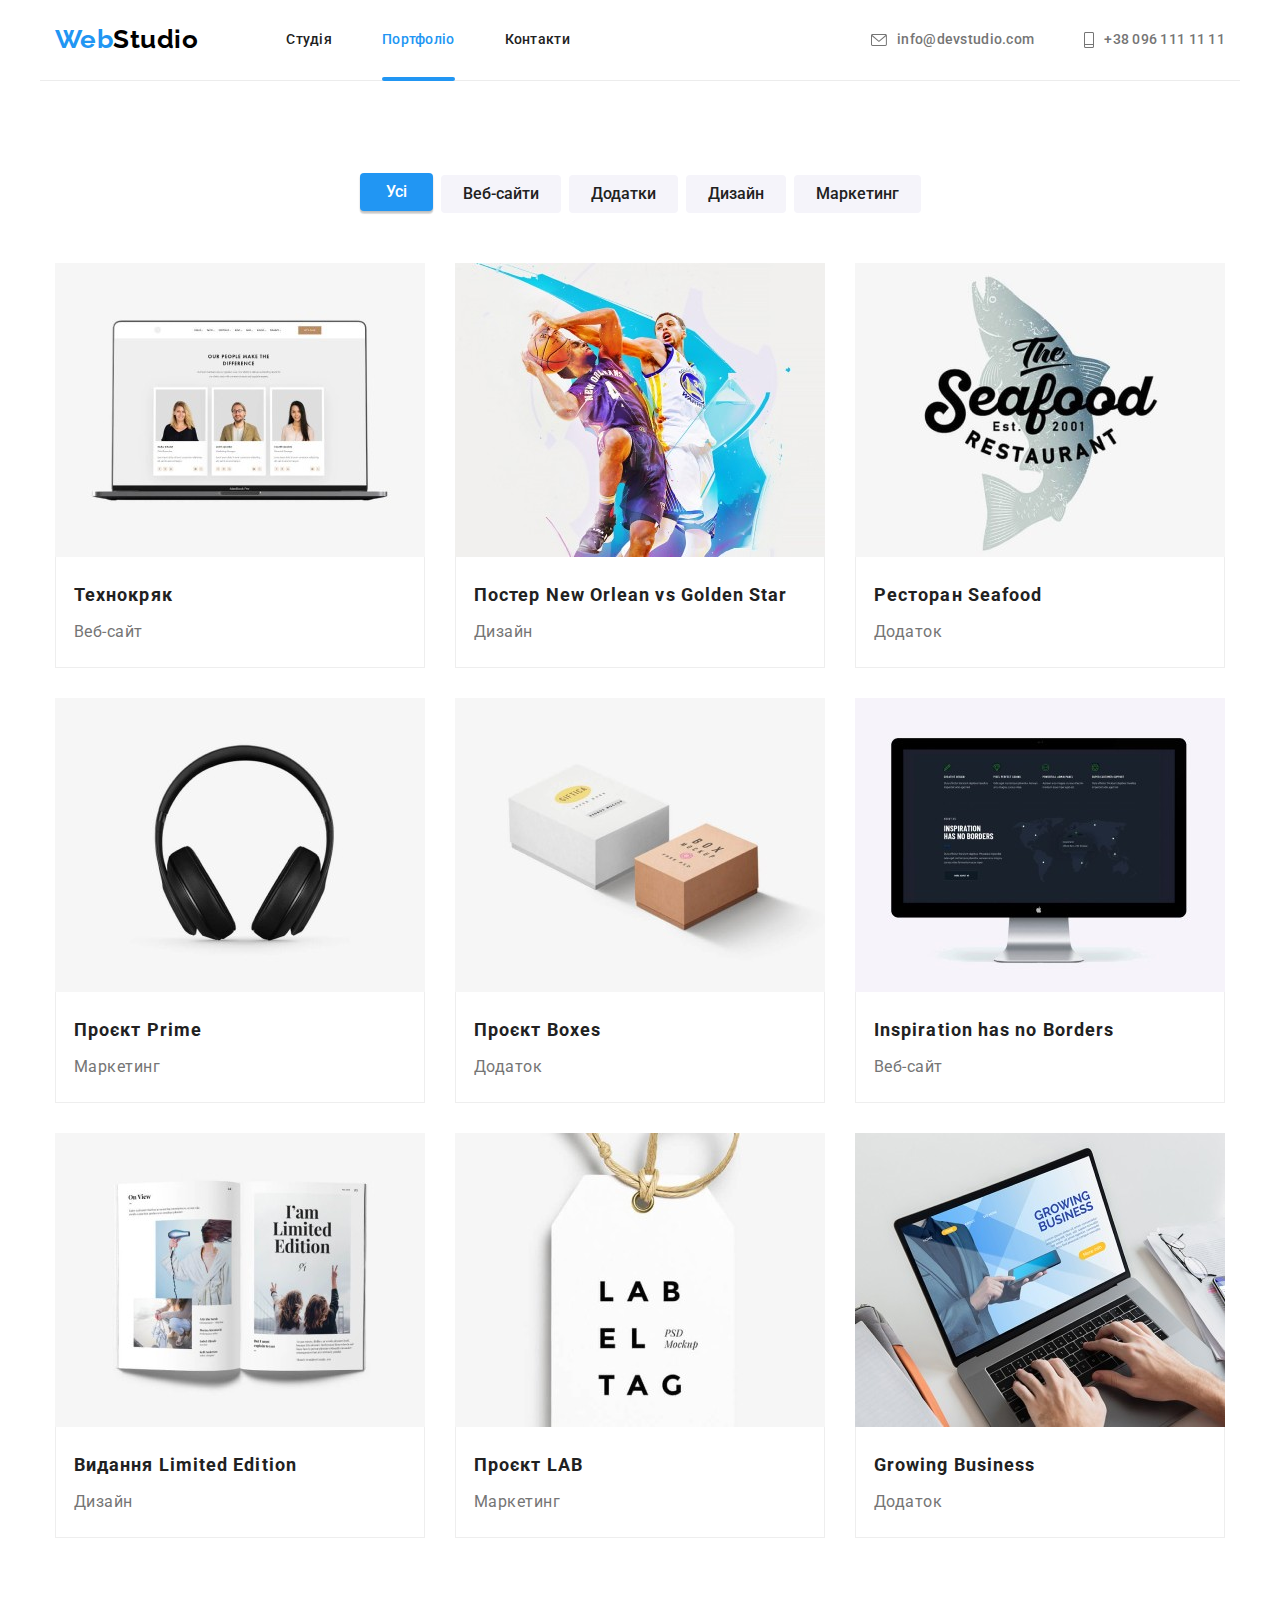
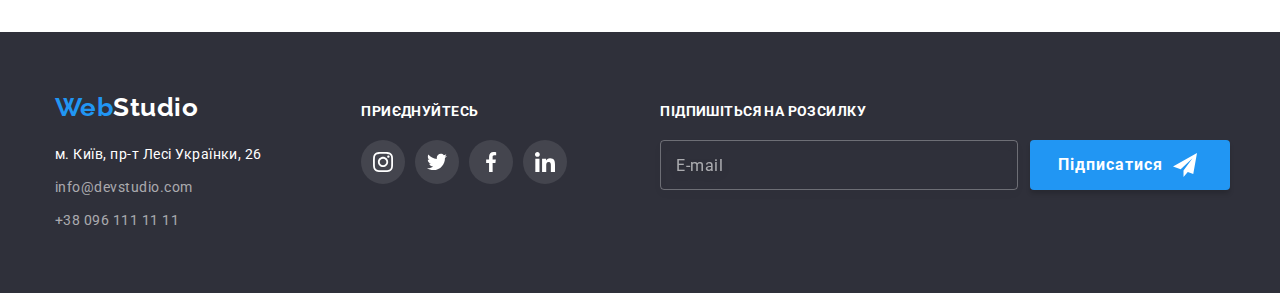
==== commit 7e9b1654: "26.01 home" ====
--- a/portfolio.html
+++ b/portfolio.html
@@ -22,10 +22,12 @@
           <nav class="site-nav">
             <ul class="site-nav__navigation">
               <li class="site-nav__item">
-                <a href="./index.html" class="site-nav__link site-nav__link--active">Студія</a>
+                <a href="./index.html" class="site-nav__link">Студія</a>
               </li>
               <li class="site-nav__item">
-                <a href="./portfolio.html" class="site-nav__link">Портфоліо</a>
+                <a href="./portfolio.html" class="site-nav__link site-nav__link--active"
+                  >Портфоліо</a
+                >
               </li>
               <li class="site-nav__item">
                 <a href="./index.html" class="site-nav__link">Контакти</a>
--- a/CSS/main.min.css
+++ b/CSS/main.min.css
@@ -1 +1 @@
-/*! modern-normalize v1.1.0 | MIT License | https://github.com/sindresorhus/modern-normalize */*,::after,::before{-webkit-box-sizing:border-box;box-sizing:border-box}html{-moz-tab-size:4;-o-tab-size:4;tab-size:4}html{line-height:1.15;-webkit-text-size-adjust:100%}body{margin:0}body{font-family:system-ui,-apple-system,"Segoe UI",Roboto,Helvetica,Arial,sans-serif,"Apple Color Emoji","Segoe UI Emoji"}hr{height:0;color:inherit}abbr[title]{-webkit-text-decoration:underline dotted;text-decoration:underline dotted}b,strong{font-weight:bolder}code,kbd,pre,samp{font-family:ui-monospace,SFMono-Regular,Consolas,"Liberation Mono",Menlo,monospace;font-size:1em}small{font-size:80%}sub,sup{font-size:75%;line-height:0;position:relative;vertical-align:baseline}sub{bottom:-0.25em}sup{top:-0.5em}table{text-indent:0;border-color:inherit}button,input,optgroup,select,textarea{font-family:inherit;font-size:100%;line-height:1.15;margin:0}button,select{text-transform:none}[type=button],[type=reset],[type=submit],button{-webkit-appearance:button}::-moz-focus-inner{border-style:none;padding:0}:-moz-focusring{outline:1px dotted ButtonText}:-moz-ui-invalid{box-shadow:none}legend{padding:0}progress{vertical-align:baseline}::-webkit-inner-spin-button,::-webkit-outer-spin-button{height:auto}[type=search]{-webkit-appearance:textfield;outline-offset:-2px}::-webkit-search-decoration{-webkit-appearance:none}::-webkit-file-upload-button{-webkit-appearance:button;font:inherit}summary{display:list-item}body{background:#fff;color:#757575;font-family:"Roboto",sans-serif;letter-spacing:.03em}ul{list-style:none;margin:0;padding:0}a{text-decoration:none}button{font-family:inherit;padding:0}h1,h2,h3,h4,p{margin:0}.section{padding:60px 0px}@media screen and (min-width: 1200px){.section{padding:94px 0px}}.section--team{background-color:#f5f4fa}.container{margin:0px auto;padding:0 15px}@media screen and (min-width: 480px){.container{width:480px}}@media screen and (min-width: 768px){.container{width:768px}}@media screen and (min-width: 1200px){.container{width:1200px}}.section-title{margin-bottom:30px;color:#212121;font-weight:700;font-size:36px;line-height:1.17;text-align:center}@media screen and (min-width: 1200px){.section-title{margin-bottom:50px}}.section-title--invisible{position:absolute;width:1px;height:1px;margin:-1px;border:0;padding:0;white-space:nowrap;-webkit-clip-path:inset(100%);clip-path:inset(100%);clip:rect(0 0 0 0);overflow:hidden}.header__container{display:-webkit-box;display:-ms-flexbox;display:flex;-webkit-box-align:center;-ms-flex-align:center;align-items:center;border-bottom:1px solid #ececec}.menu-container{display:-webkit-box;display:-ms-flexbox;display:flex}@media screen and (max-width: 767px){.menu-container{position:relative;padding:48px 10px 48px 40px;-webkit-box-orient:vertical;-webkit-box-direction:normal;-ms-flex-direction:column;flex-direction:column;top:0;left:0;position:fixed;width:100%;height:100vh;background-color:#fff;z-index:999;-webkit-transform:translateX(100%);transform:translateX(100%);-webkit-transition:-webkit-transform 250ms cubic-bezier(0.4, 0, 0.2, 1);transition:-webkit-transform 250ms cubic-bezier(0.4, 0, 0.2, 1);transition:transform 250ms cubic-bezier(0.4, 0, 0.2, 1);transition:transform 250ms cubic-bezier(0.4, 0, 0.2, 1), -webkit-transform 250ms cubic-bezier(0.4, 0, 0.2, 1)}}@media screen and (min-width: 768px){.menu-container{-webkit-box-flex:2;-ms-flex-positive:2;flex-grow:2;-webkit-box-pack:center;-ms-flex-pack:center;justify-content:center}}.menu-container.is-open{-webkit-transform:translateX(0);transform:translateX(0)}.site-nav{display:-webkit-box;display:-ms-flexbox;display:flex;margin-right:auto;-webkit-box-align:center;-ms-flex-align:center;align-items:center}@media screen and (min-width: 768px){.site-nav__navigation{display:-webkit-box;display:-ms-flexbox;display:flex}}@media screen and (max-width: 767px){.site-nav__item+.site-nav__item{margin-top:32px}}@media screen and (min-width: 768px){.site-nav__item+.site-nav__item{margin-left:50px}}.site-nav__link{position:relative;display:block;font-weight:500;font-size:40px;line-height:1.18;letter-spacing:.02em;color:#212121;-webkit-transition:color 250ms cubic-bezier(0.4, 0, 0.2, 1);transition:color 250ms cubic-bezier(0.4, 0, 0.2, 1)}@media screen and (min-width: 768px){.site-nav__link{padding:32px 0px;font-weight:500;font-size:14px;line-height:1.14;letter-spacing:.02em}}.site-nav__link:hover,.site-nav__link:focus{color:#2196f3}.site-nav__link--active{color:#2196f3}@media screen and (min-width: 768px){.site-nav__link--active::after{position:absolute;bottom:-1px;display:block;content:"";width:100%;height:4px;background:#2196f3;border-radius:2px}}.contact{display:-webkit-box;display:-ms-flexbox;display:flex}@media screen and (max-width: 767px){.contact{-webkit-box-orient:vertical;-webkit-box-direction:reverse;-ms-flex-direction:column-reverse;flex-direction:column-reverse;-webkit-box-flex:2;-ms-flex-positive:2;flex-grow:2;-webkit-box-pack:end;-ms-flex-pack:end;justify-content:end;margin-bottom:64px}}@media screen and (min-width: 768px)and (max-width: 1199px){.contact{padding:21px 0;-webkit-box-align:start;-ms-flex-align:start;align-items:start;-webkit-box-orient:vertical;-webkit-box-direction:normal;-ms-flex-direction:column;flex-direction:column}}@media screen and (min-width: 1200px){.contact{-webkit-box-align:center;-ms-flex-align:center;align-items:center}}@media screen and (max-width: 767px){.contact__item+.contact__item{margin-bottom:32px}}@media screen and (min-width: 768px)and (max-width: 1199px){.contact__item+.contact__item{margin-top:10px}}@media screen and (min-width: 1200px){.contact__item+.contact__item{margin-left:50px}}.contact__icon{margin-right:10px;fill:currentcolor}@media screen and (max-width: 767px){.contact__icon{display:none}}.contact__link{font-weight:500;letter-spacing:.02em;line-height:1.16;color:#757575;-webkit-transition:color 250ms cubic-bezier(0.4, 0, 0.2, 1);transition:color 250ms cubic-bezier(0.4, 0, 0.2, 1)}@media screen and (max-width: 767px){.contact__link{font-size:24px}}@media screen and (min-width: 768px)and (max-width: 1199px){.contact__link{font-size:12px}}@media screen and (min-width: 1200px){.contact__link{font-size:14px;line-height:1.14}}.contact__link:hover,.contact__link:focus{color:#2196f3}@media screen and (max-width: 767px){.contact__link:hover,.contact__link:focus{font-size:34px}}.contact__link--mail{display:-webkit-box;display:-ms-flexbox;display:flex;-webkit-box-align:center;-ms-flex-align:center;align-items:center}.contact__link--tel{display:-webkit-box;display:-ms-flexbox;display:flex;-webkit-box-align:center;-ms-flex-align:center;align-items:center}.social-block{display:-webkit-box;display:-ms-flexbox;display:flex;-webkit-box-align:start;-ms-flex-align:start;align-items:flex-start;-ms-flex-wrap:wrap;flex-wrap:wrap}@media screen and (min-width: 768px){.social-block{display:none}}.social-block__item{padding:0 10px 0 0}.social-block__item+.social-block__item{padding:0 10px;border-left:1px solid rgba(33,33,33,.2)}.social-block__link{font-weight:500;font-size:18px;line-height:1.22;color:#2196f3}.menu-toggle{border:none;background-color:rgba(0,0,0,0);cursor:pointer}@media screen and (min-width: 768px){.menu-toggle{display:none}}.menu-toggle:hover,.menu-toggle:focus{fill:#2196f3}.menu-toggle--close{position:absolute;top:10px;right:15px}.menu-toggle__icon{display:block}.logo{margin-right:auto;display:inline-block;color:#000;cursor:default;font-family:"Raleway",sans-serif;font-weight:700;font-size:24px;line-height:1.16}@media screen and (min-width: 1200px){.logo{margin-right:93px;font-size:26px;line-height:1.2}}.logo__web{color:#2196f3}.page-footer__logo{color:#fff;margin-bottom:20px}@media screen and (min-width: 768px){.logo--margin{margin-right:88px}}.hero{text-align:center}.hero__overlay{height:400px;margin-left:auto;margin-right:auto;padding-top:118px;background-image:-webkit-gradient(linear, left top, left bottom, from(rgba(47, 48, 58, 0.4)), to(rgba(47, 48, 58, 0.4))),url(../images/hero.jpg);background-image:linear-gradient(rgba(47, 48, 58, 0.4), rgba(47, 48, 58, 0.4)),url(../images/hero.jpg);background-size:cover;background-position:center;background-color:#2f303a}@media screen and (max-width: 767px){.hero__overlay{max-width:480px}}@media screen and (min-width: 768px)and (max-width: 1199px){.hero__overlay{width:768px}}@media screen and (min-width: 1200px){.hero__overlay{padding-top:200px;height:600px;max-width:1600px}}.hero__title{margin-bottom:30px;color:#fff;font-weight:900;font-size:26px;line-height:1.62;letter-spacing:.06em;text-transform:uppercase}@media screen and (min-width: 1200px){.hero__title{font-size:44px;line-height:1.36}}.hero__button{color:#fff;background-color:#2196f3;font-weight:700;font-size:16px;line-height:1.9;letter-spacing:.06em;text-align:center;padding:10px 24px;-webkit-box-shadow:0px 4px 4px rgba(0,0,0,.15);box-shadow:0px 4px 4px rgba(0,0,0,.15);border-radius:4px;border:0px;cursor:pointer}@media screen and (min-width: 1200px){.hero__button{padding:10px 32px}}@media screen and (min-width: 1200px){.section--advances{padding-bottom:0px}}@media screen and (min-width: 768px){.advances-list{display:-webkit-box;display:-ms-flexbox;display:flex;-ms-flex-wrap:wrap;flex-wrap:wrap;margin:-15px}}.advances-list__title{color:#212121;font-weight:700;font-size:14px;line-height:1.14;text-transform:uppercase;margin-bottom:10px}.advances-list__text{margin:0px;font-size:14px;line-height:1.71}.advances-list__item{max-width:450px}@media screen and (min-width: 480px){.advances-list__item{width:450px}}@media screen and (min-width: 768px){.advances-list__item{width:354px;margin:15px}}@media screen and (min-width: 1200px){.advances-list__item{width:270px}}@media screen and (max-width: 767px){.advances-list__item:not(:last-child){margin-bottom:30px}}.advances-list__item::before{content:"";display:block;max-width:450px;height:120px;margin-bottom:30px;background-color:#f5f4fa;background-position:center;background-repeat:no-repeat;border-radius:4px}@media screen and (min-width: 480px){.advances-list__item::before{width:450px}}@media screen and (min-width: 768px){.advances-list__item::before{width:354px}}@media screen and (min-width: 1200px){.advances-list__item::before{width:270px}}.advances-list__item.attention::before{background-image:url(../images/antenna1.svg)}.advances-list__item.punctuality::before{background-image:url(../images/clock1.svg)}.advances-list__item.planning::before{background-image:url(../images/diagram1.svg)}.advances-list__item.modern::before{background-image:url(../images/astronaut1.svg)}@media screen and (max-width: 1199px){.section--works{display:none}}.works{position:relative;display:-webkit-box;display:-ms-flexbox;display:flex}.works__item:not(:last-child){margin-right:30px}.works__image{display:block}.works__title{position:absolute;bottom:0;width:370px;height:70px;display:-webkit-box;display:-ms-flexbox;display:flex;-webkit-box-align:center;-ms-flex-align:center;align-items:center;-webkit-box-pack:center;-ms-flex-pack:center;justify-content:center;font-weight:700;font-size:14px;line-height:1.14;letter-spacing:.03em;text-transform:uppercase;color:#fff;background-color:rgba(47,48,58,.8)}@media screen and (min-width: 768px){.team-list{margin:-15px;display:-webkit-box;display:-ms-flexbox;display:flex;-ms-flex-wrap:wrap;flex-wrap:wrap}}.team-list__foto{display:block;width:100%}.team-list__props{padding:30px 32px;display:-webkit-box;display:-ms-flexbox;display:flex;-webkit-box-orient:vertical;-webkit-box-direction:normal;-ms-flex-direction:column;flex-direction:column;-webkit-box-align:center;-ms-flex-align:center;align-items:center}.team-list__title{margin-bottom:10px;color:#212121;font-weight:500;font-size:16px;line-height:1.19;text-align:center}.team-list__vocation{margin-top:0px;margin-bottom:16px;font-size:16px;line-height:1.19;text-align:center}.team-list__item{max-width:450px;background-color:#fff;-webkit-box-shadow:0px 1px 3px rgba(0,0,0,.12),0px 1px 1px rgba(0,0,0,.14),0px 2px 1px rgba(0,0,0,.2);box-shadow:0px 1px 3px rgba(0,0,0,.12),0px 1px 1px rgba(0,0,0,.14),0px 2px 1px rgba(0,0,0,.2);border-radius:0px 0px 4px 4px}@media screen and (max-width: 767px){.team-list__item:not(:last-child){margin-bottom:30px}}@media screen and (min-width: 480px){.team-list__item{width:450px}}@media screen and (min-width: 768px){.team-list__item{margin:15px;width:354px;height:536px}}@media screen and (min-width: 1200px){.team-list__item{width:270px;height:428px}}.list-client{margin:-15px;display:-webkit-box;display:-ms-flexbox;display:flex;-ms-flex-wrap:wrap;flex-wrap:wrap;-webkit-box-pack:center;-ms-flex-pack:center;justify-content:center}.list-client__item{display:-webkit-box;display:-ms-flexbox;display:flex;margin:15px;height:92px}@media screen and (max-width: 479px){.list-client__item{width:calc((100% - 60px)/2)}}@media screen and (min-width: 480px){.list-client__item{width:210px}}@media screen and (min-width: 768px){.list-client__item{width:226px}}@media screen and (min-width: 1200px){.list-client__item{width:170px}}.list-client__link{display:-webkit-box;display:-ms-flexbox;display:flex;width:100%;-webkit-box-pack:center;-ms-flex-pack:center;justify-content:center;-webkit-box-align:center;-ms-flex-align:center;align-items:center;fill:#afb1b8;border:1px solid #afb1b8;border-radius:4px;cursor:pointer;-webkit-transform:scale(1);transform:scale(1);-webkit-transition:fill 250ms cubic-bezier(0.4, 0, 0.2, 1),border 250ms cubic-bezier(0.4, 0, 0.2, 1),-webkit-transform 250ms cubic-bezier(0.4, 0, 0.2, 1);transition:fill 250ms cubic-bezier(0.4, 0, 0.2, 1),border 250ms cubic-bezier(0.4, 0, 0.2, 1),-webkit-transform 250ms cubic-bezier(0.4, 0, 0.2, 1);transition:fill 250ms cubic-bezier(0.4, 0, 0.2, 1),border 250ms cubic-bezier(0.4, 0, 0.2, 1),transform 250ms cubic-bezier(0.4, 0, 0.2, 1);transition:fill 250ms cubic-bezier(0.4, 0, 0.2, 1),border 250ms cubic-bezier(0.4, 0, 0.2, 1),transform 250ms cubic-bezier(0.4, 0, 0.2, 1),-webkit-transform 250ms cubic-bezier(0.4, 0, 0.2, 1)}.list-client__link:hover,.list-client__link:focus{fill:#2196f3;border-color:#2196f3;-webkit-transform:scale(1.1);transform:scale(1.1)}.social-links{display:-webkit-box;display:-ms-flexbox;display:flex}.social-links__item+.social-links__item{margin-left:10px}.social-links__link{display:-webkit-box;display:-ms-flexbox;display:flex;-webkit-box-pack:center;-ms-flex-pack:center;justify-content:center;-webkit-box-align:center;-ms-flex-align:center;align-items:center;width:44px;height:44px;background-color:rgba(255,255,255,.1);border-radius:50%;fill:#fff;-webkit-transition:fill 250ms cubic-bezier(0.4, 0, 0.2, 1),background-color 250ms cubic-bezier(0.4, 0, 0.2, 1),-webkit-transform 250ms linear;transition:fill 250ms cubic-bezier(0.4, 0, 0.2, 1),background-color 250ms cubic-bezier(0.4, 0, 0.2, 1),-webkit-transform 250ms linear;transition:fill 250ms cubic-bezier(0.4, 0, 0.2, 1),background-color 250ms cubic-bezier(0.4, 0, 0.2, 1),transform 250ms linear;transition:fill 250ms cubic-bezier(0.4, 0, 0.2, 1),background-color 250ms cubic-bezier(0.4, 0, 0.2, 1),transform 250ms linear,-webkit-transform 250ms linear}.social-links__link:hover,.social-links__link:focus{background-color:#2196f3}.social-links__icon{width:20px;height:20px}.team-list__link{fill:#afb1b8}.team-list__link:hover,.team-list__link:focus{fill:#fff}.page-footer{padding:60px 0;background-color:#2f303a}.page-footer__container{display:-webkit-box;display:-ms-flexbox;display:flex}@media screen and (max-width: 767px){.page-footer__container{-webkit-box-orient:vertical;-webkit-box-direction:normal;-ms-flex-direction:column;flex-direction:column;-webkit-box-align:center;-ms-flex-align:center;align-items:center}}@media screen and (min-width: 768px){.page-footer__container{-ms-flex-wrap:wrap;flex-wrap:wrap;-ms-flex-pack:distribute;justify-content:space-around}}@media screen and (min-width: 1200px){.page-footer__container{-webkit-box-align:baseline;-ms-flex-align:baseline;align-items:baseline;-ms-flex-wrap:nowrap;flex-wrap:nowrap}}@media screen and (max-width: 1199px){.page-footer__logobox{text-align:center;margin-bottom:60px}}@media screen and (max-width: 1199px){.page-footer__social{margin-bottom:60px}}@media screen and (min-width: 1200px){.page-footer__social{margin-left:70px}}.page-footer__title{display:block;margin-bottom:20px;font-weight:700;font-size:14px;line-height:1.14;letter-spacing:.03em;text-transform:uppercase;color:#fff}@media screen and (max-width: 1199px){.page-footer__title{text-align:center}}.page-footer__subscription{width:100%}@media screen and (min-width: 1200px){.page-footer__subscription{margin-left:93px}}.address-footer__location{color:#fff;font-style:normal;font-size:14px;line-height:1.71}.address-footer p:not(:last-child){margin-bottom:9px}.address-footer__mail,.address-footer__tel{color:rgba(255,255,255,.6);font-style:normal;font-size:14px;line-height:1.71}.newsletter{display:-webkit-box;display:-ms-flexbox;display:flex}@media screen and (max-width: 1199px){.newsletter{-webkit-box-orient:vertical;-webkit-box-direction:normal;-ms-flex-direction:column;flex-direction:column;-webkit-box-align:center;-ms-flex-align:center;align-items:center}}.newsletter__email{padding:16px 15px;width:100%;height:50px;font-size:16px;line-height:1.25;letter-spacing:.03em;color:rgba(255,255,255,.6);background-color:rgba(0,0,0,0);border:1px solid rgba(255,255,255,.3);-webkit-filter:drop-shadow(0px 4px 4px rgba(0, 0, 0, 0.15));filter:drop-shadow(0px 4px 4px rgba(0, 0, 0, 0.15));border-radius:4px;cursor:pointer}@media screen and (min-width: 480px){.newsletter__email{width:450px}}@media screen and (max-width: 1199px){.newsletter__email{margin-bottom:20px}}@media screen and (min-width: 1200px){.newsletter__email{width:358px}}.newsletter__email::-webkit-input-placeholder{font-size:16px;line-height:1.25;letter-spacing:.03em;color:rgba(255,255,255,.6)}.newsletter__email::-moz-placeholder{font-size:16px;line-height:1.25;letter-spacing:.03em;color:rgba(255,255,255,.6)}.newsletter__email:-ms-input-placeholder{font-size:16px;line-height:1.25;letter-spacing:.03em;color:rgba(255,255,255,.6)}.newsletter__email::-ms-input-placeholder{font-size:16px;line-height:1.25;letter-spacing:.03em;color:rgba(255,255,255,.6)}.newsletter__email::placeholder{font-size:16px;line-height:1.25;letter-spacing:.03em;color:rgba(255,255,255,.6)}.newsletter__btn{display:-webkit-box;display:-ms-flexbox;display:flex;width:200px;height:50px;padding:10px 28px;font-weight:700;font-size:16px;line-height:1.88;-webkit-box-align:center;-ms-flex-align:center;align-items:center;letter-spacing:.06em;color:#fff;background:#2196f3;-webkit-box-shadow:0px 4px 4px rgba(0,0,0,.15);box-shadow:0px 4px 4px rgba(0,0,0,.15);border:none;border-radius:4px;cursor:pointer}@media screen and (min-width: 1200px){.newsletter__btn{margin-left:12px}}.newsletter__icon{margin-left:10px;fill:#fff}.button{min-width:73px;padding:6px 22px;color:#212121;background-color:#f5f4fa;font-weight:500;font-size:16px;line-height:1.62;text-align:center;border-radius:4px;border:none;cursor:pointer;-webkit-transform:translateY(0);transform:translateY(0);-webkit-transition:color 250ms cubic-bezier(0.4, 0, 0.2, 1),background-color 250ms cubic-bezier(0.4, 0, 0.2, 1),-webkit-box-shadow 250ms cubic-bezier(0.4, 0, 0.2, 1),-webkit-transform 250ms cubic-bezier(0.4, 0, 0.2, 1);transition:color 250ms cubic-bezier(0.4, 0, 0.2, 1),background-color 250ms cubic-bezier(0.4, 0, 0.2, 1),-webkit-box-shadow 250ms cubic-bezier(0.4, 0, 0.2, 1),-webkit-transform 250ms cubic-bezier(0.4, 0, 0.2, 1);transition:color 250ms cubic-bezier(0.4, 0, 0.2, 1),background-color 250ms cubic-bezier(0.4, 0, 0.2, 1),box-shadow 250ms cubic-bezier(0.4, 0, 0.2, 1),transform 250ms cubic-bezier(0.4, 0, 0.2, 1);transition:color 250ms cubic-bezier(0.4, 0, 0.2, 1),background-color 250ms cubic-bezier(0.4, 0, 0.2, 1),box-shadow 250ms cubic-bezier(0.4, 0, 0.2, 1),transform 250ms cubic-bezier(0.4, 0, 0.2, 1),-webkit-box-shadow 250ms cubic-bezier(0.4, 0, 0.2, 1),-webkit-transform 250ms cubic-bezier(0.4, 0, 0.2, 1)}.button.active,.button:focus,.button:hover{color:#fff;background-color:#2196f3;-webkit-box-shadow:0px 3px 1px rgba(0,0,0,.1),0px 1px 2px rgba(0,0,0,.08),0px 2px 2px rgba(0,0,0,.12);box-shadow:0px 3px 1px rgba(0,0,0,.1),0px 1px 2px rgba(0,0,0,.08),0px 2px 2px rgba(0,0,0,.12);-webkit-transform:translateY(-2px);transform:translateY(-2px)}.selection-list{display:-webkit-box;display:-ms-flexbox;display:flex;-webkit-box-pack:center;-ms-flex-pack:center;justify-content:center;margin-bottom:50px}.selection-list__item+.selection-list__item{margin-left:8px}.portfolio{display:-webkit-box;display:-ms-flexbox;display:flex;-ms-flex-wrap:wrap;flex-wrap:wrap}.portfolio__item{-webkit-transition:-webkit-box-shadow 250ms cubic-bezier(0.4, 0, 0.2, 1);transition:-webkit-box-shadow 250ms cubic-bezier(0.4, 0, 0.2, 1);transition:box-shadow 250ms cubic-bezier(0.4, 0, 0.2, 1);transition:box-shadow 250ms cubic-bezier(0.4, 0, 0.2, 1), -webkit-box-shadow 250ms cubic-bezier(0.4, 0, 0.2, 1)}.portfolio__item:hover{-webkit-box-shadow:0px 1px 1px rgba(0,0,0,.12),0px 4px 4px rgba(0,0,0,.06),1px 4px 6px rgba(0,0,0,.16);box-shadow:0px 1px 1px rgba(0,0,0,.12),0px 4px 4px rgba(0,0,0,.06),1px 4px 6px rgba(0,0,0,.16)}@media screen and (min-width: 768px)and (max-width: 1199px){.portfolio__item:not(:nth-child(2n)){margin-right:30px}.portfolio__item:not(:nth-last-child(-n+2)){margin-bottom:30px}}@media screen and (min-width: 1200px){.portfolio__item:not(:nth-child(3n)){margin-right:30px}.portfolio__item:not(:nth-last-child(-n+3)){margin-bottom:30px}}.portfolio__image-text{position:relative;overflow:hidden}.portfolio__card-declar{position:absolute;top:0;left:0;-webkit-transform:translateY(100%);transform:translateY(100%);padding:63px 24px;font-weight:400;font-size:18px;line-height:1.56;letter-spacing:.03em;color:#fff;background-color:rgba(33,150,243,.9);-webkit-transition:-webkit-transform 250ms cubic-bezier(0.4, 0, 0.2, 1);transition:-webkit-transform 250ms cubic-bezier(0.4, 0, 0.2, 1);transition:transform 250ms cubic-bezier(0.4, 0, 0.2, 1);transition:transform 250ms cubic-bezier(0.4, 0, 0.2, 1), -webkit-transform 250ms cubic-bezier(0.4, 0, 0.2, 1)}.portfolio__item:hover .portfolio__card-declar{-webkit-transform:translateY(0);transform:translateY(0)}.portfolio__image{display:block}.portfolio__caption{padding:20px 18px;border-bottom:1px solid #eee;border-left:1px solid #eee;border-right:1px solid #eee}.portfolio__title{margin-bottom:4px;color:#212121;font-weight:700;font-size:18px;line-height:2;letter-spacing:.06em}.portfolio__sort{margin:0px;color:#757575;font-size:16px;line-height:1.88}.backdrop{position:fixed;top:0;left:0;width:100%;height:100%;background-color:rgba(0,0,0,.5);opacity:1;-webkit-transition:opacity 250ms cubic-bezier(0.4, 0, 0.2, 1);transition:opacity 250ms cubic-bezier(0.4, 0, 0.2, 1)}.backdrop--is-hidden{opacity:0;pointer-events:none}.modal{position:absolute;top:50%;left:50%;width:100%;height:609px;padding:40px;background-color:#fff;-webkit-box-shadow:0px 1px 3px rgba(0,0,0,.12),0px 1px 1px rgba(0,0,0,.14),0px 2px 1px rgba(0,0,0,.2);box-shadow:0px 1px 3px rgba(0,0,0,.12),0px 1px 1px rgba(0,0,0,.14),0px 2px 1px rgba(0,0,0,.2);border-radius:4px;-webkit-transform:translate(-50%, -50%) scale(1);transform:translate(-50%, -50%) scale(1);-webkit-transition:-webkit-transform 250ms cubic-bezier(0.4, 0, 0.2, 1);transition:-webkit-transform 250ms cubic-bezier(0.4, 0, 0.2, 1);transition:transform 250ms cubic-bezier(0.4, 0, 0.2, 1);transition:transform 250ms cubic-bezier(0.4, 0, 0.2, 1), -webkit-transform 250ms cubic-bezier(0.4, 0, 0.2, 1)}@media screen and (max-width: 1199px){.modal{max-width:450px}}@media screen and (min-width: 1200px){.modal{width:528px;height:581px}}.backdrop--is-hidden .modal{-webkit-transform:translate(-50%, -50%) scale(1.2);transform:translate(-50%, -50%) scale(1.2)}.modal__btn-close{position:absolute;top:8px;right:8px;width:30px;height:30px;display:-webkit-box;display:-ms-flexbox;display:flex;-webkit-box-pack:center;-ms-flex-pack:center;justify-content:center;-webkit-box-align:center;-ms-flex-align:center;align-items:center;cursor:pointer;border-radius:50%;border:1px solid rgba(0,0,0,.1);background-color:#fff;fill:#000}.modal__btn-close:hover,.modal__btn-close:focus{fill:#2196f3}.data-form{display:-webkit-box;display:-ms-flexbox;display:flex;-webkit-box-orient:vertical;-webkit-box-direction:normal;-ms-flex-direction:column;flex-direction:column;-webkit-box-align:center;-ms-flex-align:center;align-items:center}.data-form__title{display:block;text-align:center;margin-bottom:30px;font-weight:700;font-size:20px;line-height:1.5;letter-spacing:.03em;color:#212121}@media screen and (min-width: 1200px){.data-form__title{line-height:1.15}}.data-form__form-field{position:relative;display:-webkit-box;display:-ms-flexbox;display:flex;-webkit-box-orient:vertical;-webkit-box-direction:normal;-ms-flex-direction:column;flex-direction:column;width:100%;margin-bottom:28px}.data-form__input{padding:10px 42px;font-size:16px;line-height:1.15;letter-spacing:.01em;border:1px solid rgba(33,33,33,.2);border-radius:4px;outline:none;cursor:pointer;-webkit-transition:border-color 250ms cubic-bezier(0.4, 0, 0.2, 1);transition:border-color 250ms cubic-bezier(0.4, 0, 0.2, 1)}.data-form__input:focus{border-color:#2196f3}.data-form__input:focus+svg{fill:#2196f3}.data-form__icon{position:absolute;top:50%;left:12px;-webkit-transform:translateY(-50%);transform:translateY(-50%);fill:#000;-webkit-transition:fill 250ms cubic-bezier(0.4, 0, 0.2, 1);transition:fill 250ms cubic-bezier(0.4, 0, 0.2, 1)}.data-form__label{position:absolute;left:42px;top:50%;-webkit-transform:translateY(-50%);transform:translateY(-50%);font-weight:400;font-size:12px;line-height:1.16;letter-spacing:.01em;-webkit-transition:-webkit-transform 250ms cubic-bezier(0.4, 0, 0.2, 1);transition:-webkit-transform 250ms cubic-bezier(0.4, 0, 0.2, 1);transition:transform 250ms cubic-bezier(0.4, 0, 0.2, 1);transition:transform 250ms cubic-bezier(0.4, 0, 0.2, 1), -webkit-transform 250ms cubic-bezier(0.4, 0, 0.2, 1)}.data-form__input:not(:-moz-placeholder-shown)~.data-form__label{transform:translate(-42px, -35px)}.data-form__input:not(:-ms-input-placeholder)~.data-form__label{transform:translate(-42px, -35px)}.data-form__input:focus~.data-form__label,.data-form__input:not(:placeholder-shown)~.data-form__label{-webkit-transform:translate(-42px, -35px);transform:translate(-42px, -35px)}.data-form__form-field-coment{position:relative;display:-webkit-box;display:-ms-flexbox;display:flex;-webkit-box-orient:vertical;-webkit-box-direction:normal;-ms-flex-direction:column;flex-direction:column;width:100%;margin-bottom:20px}.data-form__coment{width:100%;resize:none;padding:12px 16px;border:1px solid rgba(33,33,33,.2);border-radius:4px;outline:none;cursor:pointer}.data-form__coment:focus{border-color:#2196f3}.data-form__coment:not(:-moz-placeholder-shown)+.data-form__coment-label{transform:translate(-16px, -37px)}.data-form__coment:not(:-ms-input-placeholder)+.data-form__coment-label{transform:translate(-16px, -37px)}.data-form__coment:focus+.data-form__coment-label,.data-form__coment:not(:placeholder-shown)+.data-form__coment-label{-webkit-transform:translate(-16px, -37px);transform:translate(-16px, -37px)}.data-form__coment-label{position:absolute;left:16px;top:22px;-webkit-transform:translateY(-50%);transform:translateY(-50%);font-weight:400;font-size:12px;line-height:1.16;letter-spacing:.01em;-webkit-transition:-webkit-transform 250ms cubic-bezier(0.4, 0, 0.2, 1);transition:-webkit-transform 250ms cubic-bezier(0.4, 0, 0.2, 1);transition:transform 250ms cubic-bezier(0.4, 0, 0.2, 1);transition:transform 250ms cubic-bezier(0.4, 0, 0.2, 1), -webkit-transform 250ms cubic-bezier(0.4, 0, 0.2, 1)}.data-form__checkbox{position:absolute;width:1px;height:1px;margin:-1px;border:0;padding:0;white-space:nowrap;-webkit-clip-path:inset(100%);clip-path:inset(100%);clip:rect(0 0 0 0);overflow:hidden}.data-form__checkbox:checked+.data-form__icon-check{fill:#2196f3}.data-form__checkbox:not(:checked)+.data-form__icon-check{border:2px solid #000;border-radius:2px;fill:rgba(0,0,0,0);--color2: transparent}.data-form__icon-check{margin-right:7px}.data-form__resolution-label{display:-webkit-box;display:-ms-flexbox;display:flex;-webkit-box-align:center;-ms-flex-align:center;align-items:center;margin-bottom:30px;font-weight:400;font-size:12px;line-height:1.16;letter-spacing:.03em}@media screen and (min-width: 1200px){.data-form__resolution-label{font-size:14px;line-height:1.71}}.data-form__resolution-link{color:#2196f3;text-decoration:underline}.data-form__submit{min-width:200px;min-height:50px;padding:10px 52px;font-weight:700;font-size:16px;line-height:1.88;letter-spacing:.06em;-webkit-box-shadow:0px 4px 4px rgba(0,0,0,.15);box-shadow:0px 4px 4px rgba(0,0,0,.15);border-radius:4px;border:0px;background-color:#2196f3;color:#fff}/*# sourceMappingURL=main.min.css.map */+/*! modern-normalize v1.1.0 | MIT License | https://github.com/sindresorhus/modern-normalize */*,::after,::before{-webkit-box-sizing:border-box;box-sizing:border-box}html{-moz-tab-size:4;-o-tab-size:4;tab-size:4}html{line-height:1.15;-webkit-text-size-adjust:100%}body{margin:0}body{font-family:system-ui,-apple-system,"Segoe UI",Roboto,Helvetica,Arial,sans-serif,"Apple Color Emoji","Segoe UI Emoji"}hr{height:0;color:inherit}abbr[title]{-webkit-text-decoration:underline dotted;text-decoration:underline dotted}b,strong{font-weight:bolder}code,kbd,pre,samp{font-family:ui-monospace,SFMono-Regular,Consolas,"Liberation Mono",Menlo,monospace;font-size:1em}small{font-size:80%}sub,sup{font-size:75%;line-height:0;position:relative;vertical-align:baseline}sub{bottom:-0.25em}sup{top:-0.5em}table{text-indent:0;border-color:inherit}button,input,optgroup,select,textarea{font-family:inherit;font-size:100%;line-height:1.15;margin:0}button,select{text-transform:none}[type=button],[type=reset],[type=submit],button{-webkit-appearance:button}::-moz-focus-inner{border-style:none;padding:0}:-moz-focusring{outline:1px dotted ButtonText}:-moz-ui-invalid{box-shadow:none}legend{padding:0}progress{vertical-align:baseline}::-webkit-inner-spin-button,::-webkit-outer-spin-button{height:auto}[type=search]{-webkit-appearance:textfield;outline-offset:-2px}::-webkit-search-decoration{-webkit-appearance:none}::-webkit-file-upload-button{-webkit-appearance:button;font:inherit}summary{display:list-item}body{background:#fff;color:#757575;font-family:"Roboto",sans-serif;letter-spacing:.03em}ul{list-style:none;margin:0;padding:0}a{text-decoration:none}button{font-family:inherit;padding:0}h1,h2,h3,h4,p{margin:0}.section{padding:60px 0px}@media screen and (min-width: 1200px){.section{padding:94px 0px}}.section--team{background-color:#f5f4fa}.container{margin:0px auto;padding:0 15px}@media screen and (min-width: 480px){.container{width:480px}}@media screen and (min-width: 768px){.container{width:768px}}@media screen and (min-width: 1200px){.container{width:1200px}}.section-title{margin-bottom:30px;color:#212121;font-weight:700;font-size:36px;line-height:1.17;text-align:center}@media screen and (min-width: 1200px){.section-title{margin-bottom:50px}}.section-title--invisible{position:absolute;width:1px;height:1px;margin:-1px;border:0;padding:0;white-space:nowrap;-webkit-clip-path:inset(100%);clip-path:inset(100%);clip:rect(0 0 0 0);overflow:hidden}.header__container{display:-webkit-box;display:-ms-flexbox;display:flex;-webkit-box-align:center;-ms-flex-align:center;align-items:center;border-bottom:1px solid #ececec}.menu-container{display:-webkit-box;display:-ms-flexbox;display:flex}@media screen and (max-width: 767px){.menu-container{position:relative;padding:48px 10px 48px 40px;-webkit-box-orient:vertical;-webkit-box-direction:normal;-ms-flex-direction:column;flex-direction:column;top:0;left:0;position:fixed;width:100%;height:100vh;background-color:#fff;z-index:999;-webkit-transform:translateX(100%);transform:translateX(100%);-webkit-transition:-webkit-transform 250ms cubic-bezier(0.4, 0, 0.2, 1);transition:-webkit-transform 250ms cubic-bezier(0.4, 0, 0.2, 1);transition:transform 250ms cubic-bezier(0.4, 0, 0.2, 1);transition:transform 250ms cubic-bezier(0.4, 0, 0.2, 1), -webkit-transform 250ms cubic-bezier(0.4, 0, 0.2, 1)}}@media screen and (min-width: 768px){.menu-container{-webkit-box-flex:2;-ms-flex-positive:2;flex-grow:2;-webkit-box-pack:center;-ms-flex-pack:center;justify-content:center}}.menu-container.is-open{-webkit-transform:translateX(0);transform:translateX(0)}.site-nav{display:-webkit-box;display:-ms-flexbox;display:flex;margin-right:auto;-webkit-box-align:center;-ms-flex-align:center;align-items:center}@media screen and (min-width: 768px){.site-nav__navigation{display:-webkit-box;display:-ms-flexbox;display:flex}}@media screen and (max-width: 767px){.site-nav__item+.site-nav__item{margin-top:32px}}@media screen and (min-width: 768px){.site-nav__item+.site-nav__item{margin-left:50px}}.site-nav__link{position:relative;display:block;font-weight:500;font-size:40px;line-height:1.18;letter-spacing:.02em;color:#212121;-webkit-transition:color 250ms cubic-bezier(0.4, 0, 0.2, 1);transition:color 250ms cubic-bezier(0.4, 0, 0.2, 1)}@media screen and (min-width: 768px){.site-nav__link{padding:32px 0px;font-weight:500;font-size:14px;line-height:1.14;letter-spacing:.02em}}.site-nav__link:hover,.site-nav__link:focus{color:#2196f3}.site-nav__link--active{color:#2196f3}@media screen and (min-width: 768px){.site-nav__link--active::after{position:absolute;bottom:-1px;display:block;content:"";width:100%;height:4px;background:#2196f3;border-radius:2px}}.contact{display:-webkit-box;display:-ms-flexbox;display:flex}@media screen and (max-width: 767px){.contact{-webkit-box-orient:vertical;-webkit-box-direction:reverse;-ms-flex-direction:column-reverse;flex-direction:column-reverse;-webkit-box-flex:2;-ms-flex-positive:2;flex-grow:2;-webkit-box-pack:end;-ms-flex-pack:end;justify-content:end;margin-bottom:64px}}@media screen and (min-width: 768px)and (max-width: 1199px){.contact{padding:21px 0;-webkit-box-align:start;-ms-flex-align:start;align-items:start;-webkit-box-orient:vertical;-webkit-box-direction:normal;-ms-flex-direction:column;flex-direction:column}}@media screen and (min-width: 1200px){.contact{-webkit-box-align:center;-ms-flex-align:center;align-items:center}}@media screen and (max-width: 767px){.contact__item+.contact__item{margin-bottom:32px}}@media screen and (min-width: 768px)and (max-width: 1199px){.contact__item+.contact__item{margin-top:10px}}@media screen and (min-width: 1200px){.contact__item+.contact__item{margin-left:50px}}.contact__icon{margin-right:10px;fill:currentcolor}@media screen and (max-width: 767px){.contact__icon{display:none}}.contact__link{font-weight:500;letter-spacing:.02em;line-height:1.16;color:#757575;-webkit-transition:color 250ms cubic-bezier(0.4, 0, 0.2, 1);transition:color 250ms cubic-bezier(0.4, 0, 0.2, 1)}@media screen and (max-width: 767px){.contact__link{font-size:24px}}@media screen and (min-width: 768px)and (max-width: 1199px){.contact__link{font-size:12px}}@media screen and (min-width: 1200px){.contact__link{font-size:14px;line-height:1.14}}.contact__link:hover,.contact__link:focus{color:#2196f3}@media screen and (max-width: 767px){.contact__link:hover,.contact__link:focus{font-size:34px}}.contact__link--mail{display:-webkit-box;display:-ms-flexbox;display:flex;-webkit-box-align:center;-ms-flex-align:center;align-items:center}.contact__link--tel{display:-webkit-box;display:-ms-flexbox;display:flex;-webkit-box-align:center;-ms-flex-align:center;align-items:center}.social-block{display:-webkit-box;display:-ms-flexbox;display:flex;-webkit-box-align:start;-ms-flex-align:start;align-items:flex-start;-ms-flex-wrap:wrap;flex-wrap:wrap}@media screen and (min-width: 768px){.social-block{display:none}}.social-block__item{padding:0 10px 0 0}.social-block__item+.social-block__item{padding:0 10px;border-left:1px solid rgba(33,33,33,.2)}.social-block__link{font-weight:500;font-size:18px;line-height:1.22;color:#2196f3}.menu-toggle{border:none;background-color:rgba(0,0,0,0);cursor:pointer}@media screen and (min-width: 768px){.menu-toggle{display:none}}.menu-toggle:hover,.menu-toggle:focus{fill:#2196f3}.menu-toggle--close{position:absolute;top:10px;right:15px}.menu-toggle__icon{display:block}.logo{margin-right:auto;display:inline-block;color:#000;cursor:default;font-family:"Raleway",sans-serif;font-weight:700;font-size:24px;line-height:1.16}@media screen and (min-width: 1200px){.logo{margin-right:93px;font-size:26px;line-height:1.2}}.logo__web{color:#2196f3}.page-footer__logo{color:#fff;margin-bottom:20px}@media screen and (min-width: 768px){.logo--margin{margin-right:88px}}.hero{text-align:center}.hero__overlay{height:400px;margin-left:auto;margin-right:auto;padding-top:118px;background-image:-webkit-gradient(linear, left top, left bottom, from(rgba(47, 48, 58, 0.4)), to(rgba(47, 48, 58, 0.4))),url(../images/hero.jpg);background-image:linear-gradient(rgba(47, 48, 58, 0.4), rgba(47, 48, 58, 0.4)),url(../images/hero.jpg);background-size:cover;background-position:center;background-color:#2f303a}@media screen and (max-width: 767px){.hero__overlay{max-width:480px}}@media screen and (min-width: 768px)and (max-width: 1199px){.hero__overlay{width:768px}}@media screen and (min-width: 1200px){.hero__overlay{padding-top:200px;height:600px;max-width:1600px}}.hero__title{margin-bottom:30px;color:#fff;font-weight:900;font-size:26px;line-height:1.62;letter-spacing:.06em;text-transform:uppercase}@media screen and (min-width: 1200px){.hero__title{font-size:44px;line-height:1.36}}.hero__button{color:#fff;background-color:#2196f3;font-weight:700;font-size:16px;line-height:1.9;letter-spacing:.06em;text-align:center;padding:10px 24px;-webkit-box-shadow:0px 4px 4px rgba(0,0,0,.15);box-shadow:0px 4px 4px rgba(0,0,0,.15);border-radius:4px;border:0px;cursor:pointer}@media screen and (min-width: 1200px){.hero__button{padding:10px 32px}}@media screen and (min-width: 1200px){.section--advances{padding-bottom:0px}}@media screen and (min-width: 768px){.advances-list{display:-webkit-box;display:-ms-flexbox;display:flex;-ms-flex-wrap:wrap;flex-wrap:wrap;margin:-15px}}.advances-list__title{color:#212121;font-weight:700;font-size:14px;line-height:1.14;text-transform:uppercase;margin-bottom:10px}.advances-list__text{margin:0px;font-size:14px;line-height:1.71}.advances-list__item{max-width:450px}@media screen and (min-width: 480px){.advances-list__item{width:450px}}@media screen and (min-width: 768px){.advances-list__item{width:354px;margin:15px}}@media screen and (min-width: 1200px){.advances-list__item{width:270px}}@media screen and (max-width: 767px){.advances-list__item:not(:last-child){margin-bottom:30px}}.advances-list__item::before{content:"";display:block;max-width:450px;height:120px;margin-bottom:30px;background-color:#f5f4fa;background-position:center;background-repeat:no-repeat;border-radius:4px}@media screen and (min-width: 480px){.advances-list__item::before{width:450px}}@media screen and (min-width: 768px){.advances-list__item::before{width:354px}}@media screen and (min-width: 1200px){.advances-list__item::before{width:270px}}.advances-list__item.attention::before{background-image:url(../images/antenna1.svg)}.advances-list__item.punctuality::before{background-image:url(../images/clock1.svg)}.advances-list__item.planning::before{background-image:url(../images/diagram1.svg)}.advances-list__item.modern::before{background-image:url(../images/astronaut1.svg)}@media screen and (max-width: 1199px){.section--works{display:none}}.works{position:relative;display:-webkit-box;display:-ms-flexbox;display:flex}.works__item:not(:last-child){margin-right:30px}.works__image{display:block}.works__title{position:absolute;bottom:0;width:370px;height:70px;display:-webkit-box;display:-ms-flexbox;display:flex;-webkit-box-align:center;-ms-flex-align:center;align-items:center;-webkit-box-pack:center;-ms-flex-pack:center;justify-content:center;font-weight:700;font-size:14px;line-height:1.14;letter-spacing:.03em;text-transform:uppercase;color:#fff;background-color:rgba(47,48,58,.8)}@media screen and (min-width: 768px){.team-list{margin:-15px;display:-webkit-box;display:-ms-flexbox;display:flex;-ms-flex-wrap:wrap;flex-wrap:wrap}}.team-list__foto{display:block;width:100%}.team-list__props{padding:30px 32px;display:-webkit-box;display:-ms-flexbox;display:flex;-webkit-box-orient:vertical;-webkit-box-direction:normal;-ms-flex-direction:column;flex-direction:column;-webkit-box-align:center;-ms-flex-align:center;align-items:center}.team-list__title{margin-bottom:10px;color:#212121;font-weight:500;font-size:16px;line-height:1.19;text-align:center}.team-list__vocation{margin-top:0px;margin-bottom:16px;font-size:16px;line-height:1.19;text-align:center}.team-list__item{max-width:450px;background-color:#fff;-webkit-box-shadow:0px 1px 3px rgba(0,0,0,.12),0px 1px 1px rgba(0,0,0,.14),0px 2px 1px rgba(0,0,0,.2);box-shadow:0px 1px 3px rgba(0,0,0,.12),0px 1px 1px rgba(0,0,0,.14),0px 2px 1px rgba(0,0,0,.2);border-radius:0px 0px 4px 4px}@media screen and (max-width: 767px){.team-list__item:not(:last-child){margin-bottom:30px}}@media screen and (min-width: 768px){.team-list__item{margin:15px;width:354px;height:536px}}@media screen and (min-width: 1200px){.team-list__item{width:270px;height:428px}}.list-client{margin:-15px;display:-webkit-box;display:-ms-flexbox;display:flex;-ms-flex-wrap:wrap;flex-wrap:wrap;-webkit-box-pack:center;-ms-flex-pack:center;justify-content:center}.list-client__item{display:-webkit-box;display:-ms-flexbox;display:flex;margin:15px;height:92px}@media screen and (max-width: 479px){.list-client__item{width:calc((100% - 60px)/2)}}@media screen and (min-width: 480px){.list-client__item{width:210px}}@media screen and (min-width: 768px){.list-client__item{width:226px}}@media screen and (min-width: 1200px){.list-client__item{width:170px}}.list-client__link{display:-webkit-box;display:-ms-flexbox;display:flex;width:100%;-webkit-box-pack:center;-ms-flex-pack:center;justify-content:center;-webkit-box-align:center;-ms-flex-align:center;align-items:center;fill:#afb1b8;border:1px solid #afb1b8;border-radius:4px;cursor:pointer;-webkit-transform:scale(1);transform:scale(1);-webkit-transition:fill 250ms cubic-bezier(0.4, 0, 0.2, 1),border 250ms cubic-bezier(0.4, 0, 0.2, 1),-webkit-transform 250ms cubic-bezier(0.4, 0, 0.2, 1);transition:fill 250ms cubic-bezier(0.4, 0, 0.2, 1),border 250ms cubic-bezier(0.4, 0, 0.2, 1),-webkit-transform 250ms cubic-bezier(0.4, 0, 0.2, 1);transition:fill 250ms cubic-bezier(0.4, 0, 0.2, 1),border 250ms cubic-bezier(0.4, 0, 0.2, 1),transform 250ms cubic-bezier(0.4, 0, 0.2, 1);transition:fill 250ms cubic-bezier(0.4, 0, 0.2, 1),border 250ms cubic-bezier(0.4, 0, 0.2, 1),transform 250ms cubic-bezier(0.4, 0, 0.2, 1),-webkit-transform 250ms cubic-bezier(0.4, 0, 0.2, 1)}.list-client__link:hover,.list-client__link:focus{fill:#2196f3;border-color:#2196f3;-webkit-transform:scale(1.1);transform:scale(1.1)}.social-links{display:-webkit-box;display:-ms-flexbox;display:flex}.social-links__item+.social-links__item{margin-left:10px}.social-links__link{display:-webkit-box;display:-ms-flexbox;display:flex;-webkit-box-pack:center;-ms-flex-pack:center;justify-content:center;-webkit-box-align:center;-ms-flex-align:center;align-items:center;width:44px;height:44px;background-color:rgba(255,255,255,.1);border-radius:50%;fill:#fff;-webkit-transition:fill 250ms cubic-bezier(0.4, 0, 0.2, 1),background-color 250ms cubic-bezier(0.4, 0, 0.2, 1),-webkit-transform 250ms linear;transition:fill 250ms cubic-bezier(0.4, 0, 0.2, 1),background-color 250ms cubic-bezier(0.4, 0, 0.2, 1),-webkit-transform 250ms linear;transition:fill 250ms cubic-bezier(0.4, 0, 0.2, 1),background-color 250ms cubic-bezier(0.4, 0, 0.2, 1),transform 250ms linear;transition:fill 250ms cubic-bezier(0.4, 0, 0.2, 1),background-color 250ms cubic-bezier(0.4, 0, 0.2, 1),transform 250ms linear,-webkit-transform 250ms linear}.social-links__link:hover,.social-links__link:focus{background-color:#2196f3}.social-links__icon{width:20px;height:20px}.team-list__link{fill:#afb1b8}.team-list__link:hover,.team-list__link:focus{fill:#fff}.page-footer{padding:60px 0;background-color:#2f303a}.page-footer__container{display:-webkit-box;display:-ms-flexbox;display:flex}@media screen and (max-width: 767px){.page-footer__container{-webkit-box-orient:vertical;-webkit-box-direction:normal;-ms-flex-direction:column;flex-direction:column;-webkit-box-align:center;-ms-flex-align:center;align-items:center}}@media screen and (min-width: 768px){.page-footer__container{-ms-flex-wrap:wrap;flex-wrap:wrap;-ms-flex-pack:distribute;justify-content:space-around}}@media screen and (min-width: 1200px){.page-footer__container{-webkit-box-align:baseline;-ms-flex-align:baseline;align-items:baseline;-ms-flex-wrap:nowrap;flex-wrap:nowrap}}@media screen and (max-width: 1199px){.page-footer__logobox{text-align:center;margin-bottom:60px}}@media screen and (max-width: 1199px){.page-footer__social{margin-bottom:60px}}@media screen and (min-width: 1200px){.page-footer__social{margin-left:70px}}.page-footer__title{display:block;margin-bottom:20px;font-weight:700;font-size:14px;line-height:1.14;letter-spacing:.03em;text-transform:uppercase;color:#fff}@media screen and (max-width: 1199px){.page-footer__title{text-align:center}}.page-footer__subscription{width:100%}@media screen and (min-width: 1200px){.page-footer__subscription{margin-left:93px}}.address-footer__location{color:#fff;font-style:normal;font-size:14px;line-height:1.71}.address-footer p:not(:last-child){margin-bottom:9px}.address-footer__mail,.address-footer__tel{color:rgba(255,255,255,.6);font-style:normal;font-size:14px;line-height:1.71}.newsletter{display:-webkit-box;display:-ms-flexbox;display:flex}@media screen and (max-width: 1199px){.newsletter{-webkit-box-orient:vertical;-webkit-box-direction:normal;-ms-flex-direction:column;flex-direction:column;-webkit-box-align:center;-ms-flex-align:center;align-items:center}}.newsletter__email{padding:16px 15px;width:100%;height:50px;font-size:16px;line-height:1.25;letter-spacing:.03em;color:rgba(255,255,255,.6);background-color:rgba(0,0,0,0);border:1px solid rgba(255,255,255,.3);-webkit-filter:drop-shadow(0px 4px 4px rgba(0, 0, 0, 0.15));filter:drop-shadow(0px 4px 4px rgba(0, 0, 0, 0.15));border-radius:4px;cursor:pointer}@media screen and (min-width: 480px){.newsletter__email{width:450px}}@media screen and (max-width: 1199px){.newsletter__email{margin-bottom:20px}}@media screen and (min-width: 1200px){.newsletter__email{width:358px}}.newsletter__email::-webkit-input-placeholder{font-size:16px;line-height:1.25;letter-spacing:.03em;color:rgba(255,255,255,.6)}.newsletter__email::-moz-placeholder{font-size:16px;line-height:1.25;letter-spacing:.03em;color:rgba(255,255,255,.6)}.newsletter__email:-ms-input-placeholder{font-size:16px;line-height:1.25;letter-spacing:.03em;color:rgba(255,255,255,.6)}.newsletter__email::-ms-input-placeholder{font-size:16px;line-height:1.25;letter-spacing:.03em;color:rgba(255,255,255,.6)}.newsletter__email::placeholder{font-size:16px;line-height:1.25;letter-spacing:.03em;color:rgba(255,255,255,.6)}.newsletter__btn{display:-webkit-box;display:-ms-flexbox;display:flex;width:200px;height:50px;padding:10px 28px;font-weight:700;font-size:16px;line-height:1.88;-webkit-box-align:center;-ms-flex-align:center;align-items:center;letter-spacing:.06em;color:#fff;background:#2196f3;-webkit-box-shadow:0px 4px 4px rgba(0,0,0,.15);box-shadow:0px 4px 4px rgba(0,0,0,.15);border:none;border-radius:4px;cursor:pointer}@media screen and (min-width: 1200px){.newsletter__btn{margin-left:12px}}.newsletter__icon{margin-left:10px;fill:#fff}.button{min-width:73px;padding:6px 22px;color:#212121;background-color:#f5f4fa;font-weight:500;font-size:16px;line-height:1.62;text-align:center;border-radius:4px;border:none;cursor:pointer;-webkit-transform:translateY(0);transform:translateY(0);-webkit-transition:color 250ms cubic-bezier(0.4, 0, 0.2, 1),background-color 250ms cubic-bezier(0.4, 0, 0.2, 1),-webkit-box-shadow 250ms cubic-bezier(0.4, 0, 0.2, 1),-webkit-transform 250ms cubic-bezier(0.4, 0, 0.2, 1);transition:color 250ms cubic-bezier(0.4, 0, 0.2, 1),background-color 250ms cubic-bezier(0.4, 0, 0.2, 1),-webkit-box-shadow 250ms cubic-bezier(0.4, 0, 0.2, 1),-webkit-transform 250ms cubic-bezier(0.4, 0, 0.2, 1);transition:color 250ms cubic-bezier(0.4, 0, 0.2, 1),background-color 250ms cubic-bezier(0.4, 0, 0.2, 1),box-shadow 250ms cubic-bezier(0.4, 0, 0.2, 1),transform 250ms cubic-bezier(0.4, 0, 0.2, 1);transition:color 250ms cubic-bezier(0.4, 0, 0.2, 1),background-color 250ms cubic-bezier(0.4, 0, 0.2, 1),box-shadow 250ms cubic-bezier(0.4, 0, 0.2, 1),transform 250ms cubic-bezier(0.4, 0, 0.2, 1),-webkit-box-shadow 250ms cubic-bezier(0.4, 0, 0.2, 1),-webkit-transform 250ms cubic-bezier(0.4, 0, 0.2, 1)}.button.active,.button:focus,.button:hover{color:#fff;background-color:#2196f3;-webkit-box-shadow:0px 3px 1px rgba(0,0,0,.1),0px 1px 2px rgba(0,0,0,.08),0px 2px 2px rgba(0,0,0,.12);box-shadow:0px 3px 1px rgba(0,0,0,.1),0px 1px 2px rgba(0,0,0,.08),0px 2px 2px rgba(0,0,0,.12);-webkit-transform:translateY(-2px);transform:translateY(-2px)}.selection-list{display:-webkit-box;display:-ms-flexbox;display:flex;-webkit-box-pack:center;-ms-flex-pack:center;justify-content:center;margin-bottom:50px}.selection-list__item+.selection-list__item{margin-left:8px}.portfolio{display:-webkit-box;display:-ms-flexbox;display:flex;-ms-flex-wrap:wrap;flex-wrap:wrap}.portfolio__item{-webkit-transition:-webkit-box-shadow 250ms cubic-bezier(0.4, 0, 0.2, 1);transition:-webkit-box-shadow 250ms cubic-bezier(0.4, 0, 0.2, 1);transition:box-shadow 250ms cubic-bezier(0.4, 0, 0.2, 1);transition:box-shadow 250ms cubic-bezier(0.4, 0, 0.2, 1), -webkit-box-shadow 250ms cubic-bezier(0.4, 0, 0.2, 1)}.portfolio__item:hover{-webkit-box-shadow:0px 1px 1px rgba(0,0,0,.12),0px 4px 4px rgba(0,0,0,.06),1px 4px 6px rgba(0,0,0,.16);box-shadow:0px 1px 1px rgba(0,0,0,.12),0px 4px 4px rgba(0,0,0,.06),1px 4px 6px rgba(0,0,0,.16)}@media screen and (min-width: 768px)and (max-width: 1199px){.portfolio__item:not(:nth-child(2n)){margin-right:30px}.portfolio__item:not(:nth-last-child(-n+2)){margin-bottom:30px}}@media screen and (min-width: 1200px){.portfolio__item:not(:nth-child(3n)){margin-right:30px}.portfolio__item:not(:nth-last-child(-n+3)){margin-bottom:30px}}.portfolio__image-text{position:relative;overflow:hidden}.portfolio__card-declar{position:absolute;top:0;left:0;-webkit-transform:translateY(100%);transform:translateY(100%);padding:63px 24px;font-weight:400;font-size:18px;line-height:1.56;letter-spacing:.03em;color:#fff;background-color:rgba(33,150,243,.9);-webkit-transition:-webkit-transform 250ms cubic-bezier(0.4, 0, 0.2, 1);transition:-webkit-transform 250ms cubic-bezier(0.4, 0, 0.2, 1);transition:transform 250ms cubic-bezier(0.4, 0, 0.2, 1);transition:transform 250ms cubic-bezier(0.4, 0, 0.2, 1), -webkit-transform 250ms cubic-bezier(0.4, 0, 0.2, 1)}.portfolio__item:hover .portfolio__card-declar{-webkit-transform:translateY(0);transform:translateY(0)}.portfolio__image{display:block}.portfolio__caption{padding:20px 18px;border-bottom:1px solid #eee;border-left:1px solid #eee;border-right:1px solid #eee}.portfolio__title{margin-bottom:4px;color:#212121;font-weight:700;font-size:18px;line-height:2;letter-spacing:.06em}.portfolio__sort{margin:0px;color:#757575;font-size:16px;line-height:1.88}.backdrop{position:fixed;top:0;left:0;width:100%;height:100%;background-color:rgba(0,0,0,.5);opacity:1;-webkit-transition:opacity 250ms cubic-bezier(0.4, 0, 0.2, 1);transition:opacity 250ms cubic-bezier(0.4, 0, 0.2, 1)}.backdrop--is-hidden{opacity:0;pointer-events:none}.modal{position:absolute;top:50%;left:50%;width:100%;height:609px;padding:40px;background-color:#fff;-webkit-box-shadow:0px 1px 3px rgba(0,0,0,.12),0px 1px 1px rgba(0,0,0,.14),0px 2px 1px rgba(0,0,0,.2);box-shadow:0px 1px 3px rgba(0,0,0,.12),0px 1px 1px rgba(0,0,0,.14),0px 2px 1px rgba(0,0,0,.2);border-radius:4px;-webkit-transform:translate(-50%, -50%) scale(1);transform:translate(-50%, -50%) scale(1);-webkit-transition:-webkit-transform 250ms cubic-bezier(0.4, 0, 0.2, 1);transition:-webkit-transform 250ms cubic-bezier(0.4, 0, 0.2, 1);transition:transform 250ms cubic-bezier(0.4, 0, 0.2, 1);transition:transform 250ms cubic-bezier(0.4, 0, 0.2, 1), -webkit-transform 250ms cubic-bezier(0.4, 0, 0.2, 1)}@media screen and (max-width: 1199px){.modal{max-width:450px}}@media screen and (min-width: 1200px){.modal{width:528px;height:581px}}.backdrop--is-hidden .modal{-webkit-transform:translate(-50%, -50%) scale(1.2);transform:translate(-50%, -50%) scale(1.2)}.modal__btn-close{position:absolute;top:8px;right:8px;width:30px;height:30px;display:-webkit-box;display:-ms-flexbox;display:flex;-webkit-box-pack:center;-ms-flex-pack:center;justify-content:center;-webkit-box-align:center;-ms-flex-align:center;align-items:center;cursor:pointer;border-radius:50%;border:1px solid rgba(0,0,0,.1);background-color:#fff;fill:#000}.modal__btn-close:hover,.modal__btn-close:focus{fill:#2196f3}.data-form{display:-webkit-box;display:-ms-flexbox;display:flex;-webkit-box-orient:vertical;-webkit-box-direction:normal;-ms-flex-direction:column;flex-direction:column;-webkit-box-align:center;-ms-flex-align:center;align-items:center}.data-form__title{display:block;text-align:center;margin-bottom:30px;font-weight:700;font-size:20px;line-height:1.5;letter-spacing:.03em;color:#212121}@media screen and (min-width: 1200px){.data-form__title{line-height:1.15}}.data-form__form-field{position:relative;display:-webkit-box;display:-ms-flexbox;display:flex;-webkit-box-orient:vertical;-webkit-box-direction:normal;-ms-flex-direction:column;flex-direction:column;width:100%;margin-bottom:28px}.data-form__input{padding:10px 42px;font-size:16px;line-height:1.15;letter-spacing:.01em;border:1px solid rgba(33,33,33,.2);border-radius:4px;outline:none;cursor:pointer;-webkit-transition:border-color 250ms cubic-bezier(0.4, 0, 0.2, 1);transition:border-color 250ms cubic-bezier(0.4, 0, 0.2, 1)}.data-form__input:focus{border-color:#2196f3}.data-form__input:focus+svg{fill:#2196f3}.data-form__icon{position:absolute;top:50%;left:12px;-webkit-transform:translateY(-50%);transform:translateY(-50%);fill:#000;-webkit-transition:fill 250ms cubic-bezier(0.4, 0, 0.2, 1);transition:fill 250ms cubic-bezier(0.4, 0, 0.2, 1)}.data-form__label{position:absolute;left:42px;top:50%;-webkit-transform:translateY(-50%);transform:translateY(-50%);font-weight:400;font-size:12px;line-height:1.16;letter-spacing:.01em;-webkit-transition:-webkit-transform 250ms cubic-bezier(0.4, 0, 0.2, 1);transition:-webkit-transform 250ms cubic-bezier(0.4, 0, 0.2, 1);transition:transform 250ms cubic-bezier(0.4, 0, 0.2, 1);transition:transform 250ms cubic-bezier(0.4, 0, 0.2, 1), -webkit-transform 250ms cubic-bezier(0.4, 0, 0.2, 1)}.data-form__input:not(:-moz-placeholder-shown)~.data-form__label{transform:translate(-42px, -35px)}.data-form__input:not(:-ms-input-placeholder)~.data-form__label{transform:translate(-42px, -35px)}.data-form__input:focus~.data-form__label,.data-form__input:not(:placeholder-shown)~.data-form__label{-webkit-transform:translate(-42px, -35px);transform:translate(-42px, -35px)}.data-form__form-field-coment{position:relative;display:-webkit-box;display:-ms-flexbox;display:flex;-webkit-box-orient:vertical;-webkit-box-direction:normal;-ms-flex-direction:column;flex-direction:column;width:100%;margin-bottom:20px}.data-form__coment{width:100%;resize:none;padding:12px 16px;border:1px solid rgba(33,33,33,.2);border-radius:4px;outline:none;cursor:pointer}.data-form__coment:focus{border-color:#2196f3}.data-form__coment:not(:-moz-placeholder-shown)+.data-form__coment-label{transform:translate(-16px, -37px)}.data-form__coment:not(:-ms-input-placeholder)+.data-form__coment-label{transform:translate(-16px, -37px)}.data-form__coment:focus+.data-form__coment-label,.data-form__coment:not(:placeholder-shown)+.data-form__coment-label{-webkit-transform:translate(-16px, -37px);transform:translate(-16px, -37px)}.data-form__coment-label{position:absolute;left:16px;top:22px;-webkit-transform:translateY(-50%);transform:translateY(-50%);font-weight:400;font-size:12px;line-height:1.16;letter-spacing:.01em;-webkit-transition:-webkit-transform 250ms cubic-bezier(0.4, 0, 0.2, 1);transition:-webkit-transform 250ms cubic-bezier(0.4, 0, 0.2, 1);transition:transform 250ms cubic-bezier(0.4, 0, 0.2, 1);transition:transform 250ms cubic-bezier(0.4, 0, 0.2, 1), -webkit-transform 250ms cubic-bezier(0.4, 0, 0.2, 1)}.data-form__checkbox{position:absolute;width:1px;height:1px;margin:-1px;border:0;padding:0;white-space:nowrap;-webkit-clip-path:inset(100%);clip-path:inset(100%);clip:rect(0 0 0 0);overflow:hidden}.data-form__checkbox:checked+.data-form__icon-check{fill:#2196f3}.data-form__checkbox:not(:checked)+.data-form__icon-check{border:2px solid #000;border-radius:2px;fill:rgba(0,0,0,0);--color2: transparent}.data-form__icon-check{margin-right:7px}.data-form__resolution-label{display:-webkit-box;display:-ms-flexbox;display:flex;-webkit-box-align:center;-ms-flex-align:center;align-items:center;margin-bottom:30px;font-weight:400;font-size:12px;line-height:1.16;letter-spacing:.03em}@media screen and (min-width: 1200px){.data-form__resolution-label{font-size:14px;line-height:1.71}}.data-form__resolution-link{color:#2196f3;text-decoration:underline}.data-form__submit{min-width:200px;min-height:50px;padding:10px 52px;font-weight:700;font-size:16px;line-height:1.88;letter-spacing:.06em;-webkit-box-shadow:0px 4px 4px rgba(0,0,0,.15);box-shadow:0px 4px 4px rgba(0,0,0,.15);border-radius:4px;border:0px;background-color:#2196f3;color:#fff}/*# sourceMappingURL=main.min.css.map */